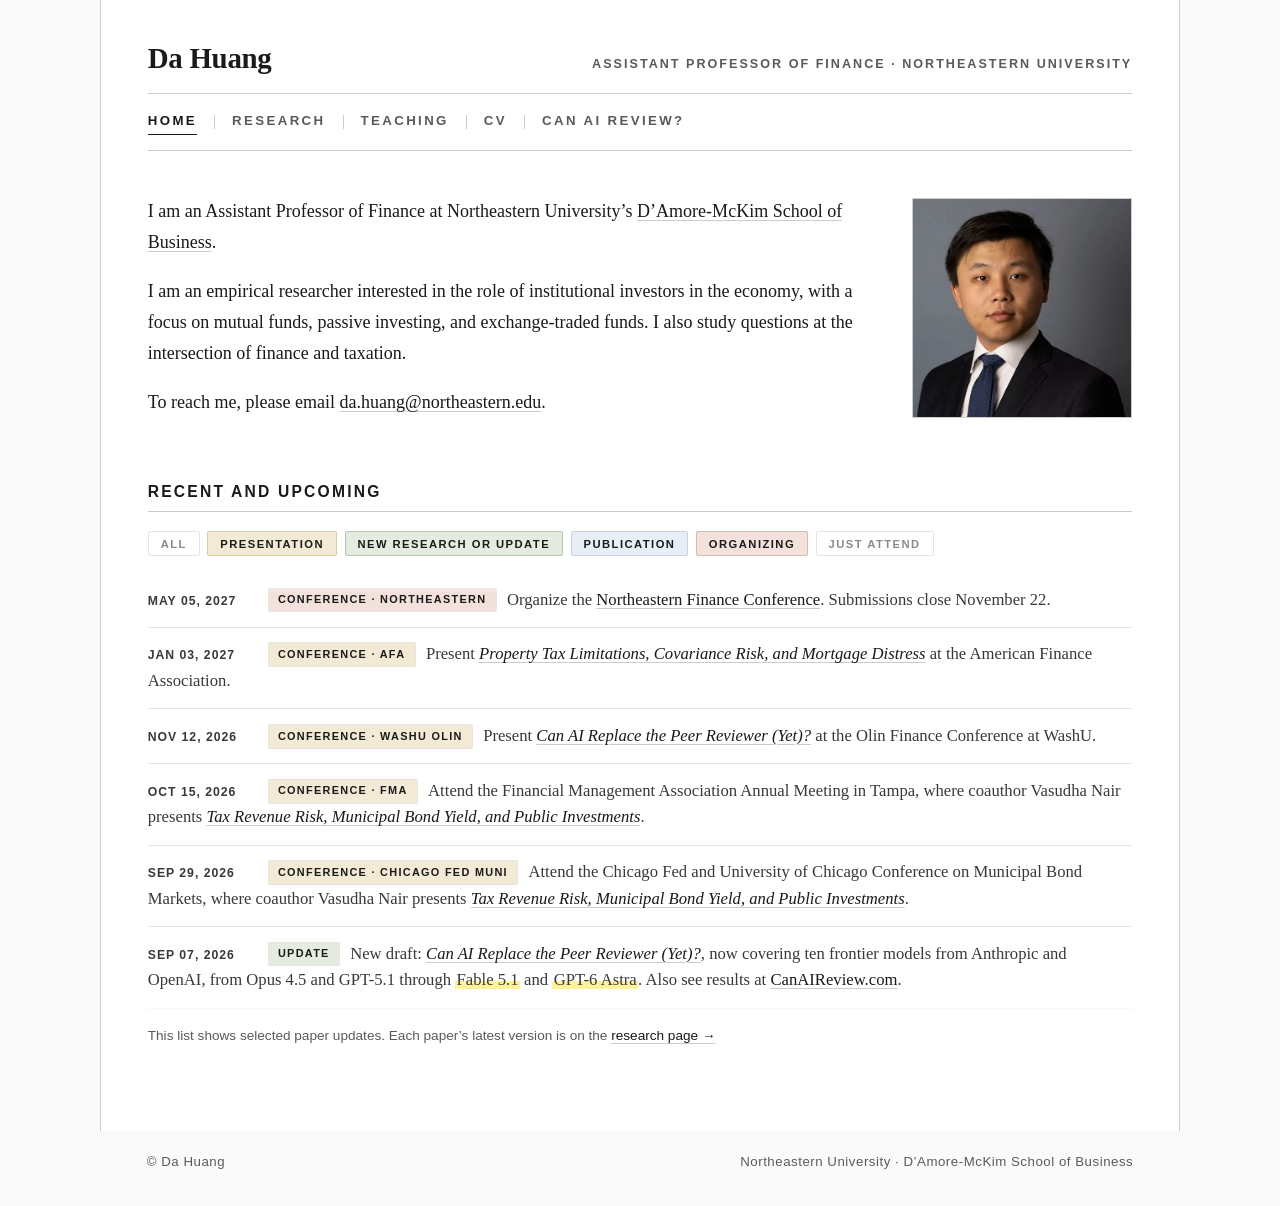
==== index.html @ a7f55619 "Add an Organizing filter and coauthor-talk entries to the feed Three talks that a coauthor gave whil" ====
<!doctype html>
<html lang="en">
<head>
  <meta charset="utf-8">
  <meta http-equiv="X-UA-Compatible" content="chrome=1">
  <title>Da Huang — Assistant Professor of Finance</title>
  <meta name="description" content="Da Huang is an Assistant Professor of Finance at Northeastern University's D'Amore-McKim School of Business. Empirical research on institutional investors, mutual funds, passive investing, and ETFs.">
  <meta name="viewport" content="width=device-width, initial-scale=1">

  <!-- Favicon -->
  <link rel="icon" type="image/svg+xml" href="favicon.svg">
  <link rel="icon" type="image/png" sizes="32x32" href="favicon-32.png">
  <link rel="apple-touch-icon" href="apple-touch-icon.png">

  <!-- Social card (Open Graph / iMessage) -->
  <meta property="og:type" content="profile">
  <meta property="og:site_name" content="Da Huang">
  <meta property="og:title" content="Da Huang — Assistant Professor of Finance">
  <meta property="og:description" content="Assistant Professor of Finance at Northeastern University. Empirical research on institutional investors, mutual funds, passive investing, and ETFs.">
  <meta property="og:url" content="https://dahuang-finance.github.io/">
  <meta property="og:image" content="https://dahuang-finance.github.io/og-card.png">
  <meta property="og:image:width" content="1200">
  <meta property="og:image:height" content="630">
  <meta property="og:image:alt" content="Da Huang — Assistant Professor of Finance, Northeastern University">
  <meta property="profile:first_name" content="Da">
  <meta property="profile:last_name" content="Huang">
  <meta name="twitter:card" content="summary_large_image">

  <link rel="stylesheet" href="stylesheets/styles.css">
</head>
<body>
  <main class="page">

    <header class="brand">
      <h1 class="name"><a href="./">Da Huang</a></h1>
      <p class="role">Assistant Professor of Finance · Northeastern University</p>
    </header>

    <nav class="primary" aria-label="Primary">
      <ul>
        <li><a href="./" aria-current="page">Home</a></li>
        <li><a href="research.html">Research</a></li>
        <li><a href="teaching.html">Teaching</a></li>
        <li><a href="cv.html">CV</a></li>
        <li><a href="https://canaireview.com" target="_blank" rel="noopener">Can AI Review?</a></li>
      </ul>
    </nav>

    <section class="hero">
      <div class="lede">
        <p>I am an Assistant Professor of Finance at Northeastern University&rsquo;s <a href="https://damore-mckim.northeastern.edu/" target="_blank" rel="noopener">D&rsquo;Amore-McKim School of Business</a>.</p>
        <p>I am an empirical researcher interested in the role of institutional investors in the economy, with a focus on mutual funds, passive investing, and exchange-traded funds. I also study questions at the intersection of finance and taxation.</p>
        <p>To reach me, please email <a href="mailto:da.huang@northeastern.edu">da.huang@northeastern.edu</a>.</p>
      </div>
      <figure class="portrait">
        <img src="dh2016.jpg" alt="Da Huang" width="520" height="520">
      </figure>
    </section>

    <section>
      <h2 id="recent">Recent and upcoming</h2>

      <div class="recent-filters" role="group" aria-label="Filter recent and upcoming items">
        <button type="button" class="filter-badge" data-filter="all"          aria-pressed="false">All</button>
        <button type="button" class="filter-badge" data-filter="presentation" aria-pressed="true">Presentation</button>
        <button type="button" class="filter-badge" data-filter="new"          aria-pressed="true">New Research or Update</button>
        <button type="button" class="filter-badge" data-filter="publication"  aria-pressed="true">Publication</button>
        <button type="button" class="filter-badge" data-filter="organize"     aria-pressed="true">Organizing</button>
        <button type="button" class="filter-badge" data-filter="event"        aria-pressed="false">Just Attend</button>
      </div>

      <ul class="recent-feed">
        <li class="recent-entry" data-category="organize">
          <span class="when">May 05, 2027</span><span class="kind organize">Conference &middot; Northeastern</span>Organize the <a href="https://damore-mckim.northeastern.edu/finance-conference/" target="_blank" rel="noopener">Northeastern Finance Conference</a>. Submissions close November 22.
        </li>
        <li class="recent-entry" data-category="presentation">
          <span class="when">Jan 03, 2027</span><span class="kind conference">Conference &middot; AFA</span>Present <a href="https://papers.ssrn.com/sol3/papers.cfm?abstract_id=4332670" target="_blank" rel="noopener"><em>Property Tax Limitations, Covariance Risk, and Mortgage Distress</em></a> at the American Finance Association.
        </li>
        <li class="recent-entry" data-category="event">
          <span class="when">Dec 06, 2026</span><span class="kind event">Conference &middot; FRA</span>Attend the Financial Research Association Conference.
        </li>
        <li class="recent-entry" data-category="presentation">
          <span class="when">Nov 12, 2026</span><span class="kind conference">Conference &middot; WashU Olin</span>Present <a href="https://papers.ssrn.com/sol3/papers.cfm?abstract_id=6872380" target="_blank" rel="noopener"><em>Can AI Replace the Peer Reviewer (Yet)?</em></a> at the Olin Finance Conference at WashU.
        </li>
        <li class="recent-entry" data-category="presentation">
          <span class="when">Oct 15, 2026</span><span class="kind conference">Conference &middot; FMA</span>Attend the Financial Management Association Annual Meeting in Tampa, where coauthor Vasudha Nair presents <a href="research.html#tax-revenue-risk"><em>Tax Revenue Risk, Municipal Bond Yield, and Public Investments</em></a>.
        </li>
        <li class="recent-entry" data-category="event">
          <span class="when">Oct 01, 2026</span><span class="kind event">Conference &middot; Four Corners</span>Attend the Four Corners Index Investing Fall Conference at the DFA.
        </li>
        <li class="recent-entry" data-category="presentation">
          <span class="when">Sep 29, 2026</span><span class="kind conference">Conference &middot; Chicago Fed Muni</span>Attend the Chicago Fed and University of Chicago Conference on Municipal Bond Markets, where coauthor Vasudha Nair presents <a href="research.html#tax-revenue-risk"><em>Tax Revenue Risk, Municipal Bond Yield, and Public Investments</em></a>.
        </li>
        <li class="recent-entry" data-category="new">
          <span class="when">Sep 07, 2026</span><span class="kind new">Update</span>New draft: <a href="https://papers.ssrn.com/sol3/papers.cfm?abstract_id=6872380" target="_blank" rel="noopener"><em>Can AI Replace the Peer Reviewer (Yet)?</em></a>, now covering ten frontier models from Anthropic and OpenAI, from Opus 4.5 and GPT-5.1 through <span class="mark">Fable 5.1</span> and <span class="mark">GPT-6 Astra</span>. Also see results at <a href="https://canaireview.com" target="_blank" rel="noopener">CanAIReview.com</a>.
        </li>
        <li class="recent-entry" data-category="new">
          <span class="when">Aug 13, 2026</span><span class="kind new">Update</span>New draft: <a href="https://papers.ssrn.com/sol3/papers.cfm?abstract_id=5200592" target="_blank" rel="noopener"><em>All Shareholder Votes Are Not Created Equal</em></a>.
        </li>
        <li class="recent-entry" data-category="new">
          <span class="when">Aug 01, 2026</span><span class="kind new">Update</span>New draft: <a href="https://papers.ssrn.com/sol3/papers.cfm?abstract_id=5426275" target="_blank" rel="noopener"><em>Active ETFs as Attention Assets: Retail Trading Meets Managed Funds</em></a>.
        </li>
        <li class="recent-entry" data-category="event">
          <span class="when">Jul 18, 2026</span><span class="kind event">Conference &middot; NBER SI</span>Attend the NBER SI Financial Market Structure.
        </li>
        <li class="recent-entry" data-category="event">
          <span class="when">Jun 12, 2026</span><span class="kind event">Conference &middot; FTG Bridging</span>Attend the FTG Conference on Bridging Theory and Empirical Research in Finance at Boston College.
        </li>
        <li class="recent-entry" data-category="new">
          <span class="when">Jun 03, 2026</span><span class="kind new">New Research</span>New paper: <a href="https://papers.ssrn.com/sol3/papers.cfm?abstract_id=6872380" target="_blank" rel="noopener"><span class="mark"><em>Can AI Replace the Peer Reviewer (Yet)?</em></span></a> We compare human and AI review scores for Utah Winter Finance Conference papers and find that AI complements but cannot replace human reviewers in scientific evaluation. Companion paper to the website <a href="https://canaireview.com" target="_blank" rel="noopener"><span class="mark">CanAIReview.com</span></a>.
        </li>
        <li class="recent-entry" data-category="presentation">
          <span class="when">May 08, 2026</span><span class="kind conference">Conference &middot; CFMR</span>Present <a href="https://papers.ssrn.com/sol3/papers.cfm?abstract_id=5426275" target="_blank" rel="noopener"><em>Active ETFs as Attention Assets: Retail Trading Meets Managed Funds</em></a> at the Conference on Financial Market Regulation at the SEC. <span class="mark">One of only two papers on the program</span> featured in Commissioner Uyeda&rsquo;s <a href="https://www.sec.gov/newsroom/speeches-statements/uyeda-remarks-conference-financial-market-regulation-050726#_ftn7:~:text=Da%20Huang,Managed%20Funds%20(Apr.%202026)" target="_blank" rel="noopener">remarks</a>.
        </li>
        <li class="recent-entry" data-category="organize">
          <span class="when">May 07, 2026</span><span class="kind organize">Conference &middot; Four Corners</span>Organize and host the Four Corners Index Investing Conference at Northeastern University.
        </li>
        <li class="recent-entry" data-category="presentation">
          <span class="when">May 07, 2026</span><span class="kind conference">Conference &middot; Four Corners</span>Attend the Four Corners Index Investing Conference, where coauthor Davidson Heath presents <a href="https://papers.ssrn.com/sol3/papers.cfm?abstract_id=5200592" target="_blank" rel="noopener"><em>All Shareholder Votes Are Not Created Equal</em></a>.
        </li>
        <li class="recent-entry" data-category="new">
          <span class="when">May 03, 2026</span><span class="kind new">New Research</span>Launch <a href="https://canaireview.com" target="_blank" rel="noopener"><span class="mark">CanAIReview.com</span></a> &mdash; measuring whether large language models can substitute for human reviewers in academic peer review.
        </li>
        <li class="recent-entry" data-category="presentation">
          <span class="when">Apr 17, 2026</span><span class="kind seminar">Seminar &middot; UConn</span>Present <a href="https://papers.ssrn.com/sol3/papers.cfm?abstract_id=5426275" target="_blank" rel="noopener"><em>Active ETFs as Attention Assets: Retail Trading Meets Managed Funds</em></a> at the University of Connecticut.
        </li>
        <li class="recent-entry" data-category="event">
          <span class="when">Mar 20, 2026</span><span class="kind event">Conference &middot; Napa</span>Attend the UC Davis-FMA Napa Finance Conference.
        </li>
        <li class="recent-entry" data-category="presentation">
          <span class="when">Mar 13, 2026</span><span class="kind conference">Conference &middot; MFA</span>Present <a href="https://papers.ssrn.com/sol3/papers.cfm?abstract_id=5200592" target="_blank" rel="noopener"><em>All Shareholder Votes Are Not Created Equal</em></a> at the Midwest Finance Association Annual Meeting.
        </li>
        <li class="recent-entry" data-category="event">
          <span class="when">Feb 26, 2026</span><span class="kind event">Conference &middot; ASU Sonoran</span>Attend the ASU Sonoran Winter Finance Conference.
        </li>
        <li class="recent-entry" data-category="event">
          <span class="when">Feb 04, 2026</span><span class="kind event">Conference &middot; UWFC</span>Attend the Utah Winter Finance Conference.
        </li>
        <li class="recent-entry" data-category="event">
          <span class="when">Jan 03, 2026</span><span class="kind event">Conference &middot; AFA</span>Attend the American Finance Association Annual Meeting in Philadelphia.
        </li>
        <li class="recent-entry" data-category="event">
          <span class="when">Dec 06, 2025</span><span class="kind event">Conference &middot; FRA</span>Attend the Financial Research Association Conference.
        </li>
        <li class="recent-entry" data-category="event">
          <span class="when">Dec 05, 2025</span><span class="kind event">Conference &middot; NBER Big Data</span>Attend the NBER Big Data Winter Conference.
        </li>
        <li class="recent-entry" data-category="publication">
          <span class="when">Nov 05, 2025</span><span class="kind published">JFQA</span><a href="https://doi.org/10.1017/S0022109025102378" target="_blank" rel="noopener">ETF Sampling and Index Arbitrage</a>, with Jonathan Brogaard and Davidson Heath, in the <em>Journal of Financial and Quantitative Analysis</em>, Volume 61, Issue 2 (March 2026), pp. 547&ndash;579.
        </li>
        <li class="recent-entry" data-category="event">
          <span class="when">Sep 26, 2025</span><span class="kind event">Conference &middot; Four Corners</span>Attend the Four Corners Index Investing Fall Conference at ICI.
        </li>
        <li class="recent-entry" data-category="event">
          <span class="when">Jul 12, 2025</span><span class="kind event">Conference &middot; NBER Big Data</span>Attend the NBER Big Data Summer Conference.
        </li>
        <li class="recent-entry" data-category="presentation">
          <span class="when">Jun 16, 2025</span><span class="kind workshop">Workshop &middot; ICI</span>Present <a href="https://papers.ssrn.com/sol3/papers.cfm?abstract_id=5426275" target="_blank" rel="noopener"><em>Active ETFs as Attention Assets: Retail Trading Meets Managed Funds</em></a> at the ICI Summer Research Workshop.
        </li>
        <li class="recent-entry" data-category="presentation">
          <span class="when">May 22, 2025</span><span class="kind conference">Conference &middot; Cavalcade NA</span>Present <a href="https://papers.ssrn.com/sol3/papers.cfm?abstract_id=5200592" target="_blank" rel="noopener"><em>All Shareholder Votes Are Not Created Equal</em></a> at the SFS Cavalcade North America.
        </li>
        <li class="recent-entry" data-category="event">
          <span class="when">May 04, 2025</span><span class="kind event">Conference &middot; Four Corners</span>Attend the Four Corners Index Investing Spring Conference at Vanderbilt.
        </li>
        <li class="recent-entry" data-category="event">
          <span class="when">Apr 24, 2025</span><span class="kind event">Conference &middot; Kentucky</span>Attend the Kentucky Finance Conference.
        </li>
        <li class="recent-entry" data-category="presentation">
          <span class="when">Apr 11, 2025</span><span class="kind conference">Conference &middot; Drexel Governance</span>Present <a href="https://papers.ssrn.com/sol3/papers.cfm?abstract_id=5200592" target="_blank" rel="noopener"><em>All Shareholder Votes Are Not Created Equal</em></a> at the Corporate Governance Conference at Drexel University.
        </li>
        <li class="recent-entry" data-category="event">
          <span class="when">Mar 22, 2025</span><span class="kind event">Conference &middot; Napa</span>Attend the UC Davis-FMA Napa Finance Conference.
        </li>
        <li class="recent-entry" data-category="event">
          <span class="when">Feb 13, 2025</span><span class="kind event">Conference &middot; ASU Sonoran</span>Attend the ASU Sonoran Winter Finance Conference.
        </li>
        <li class="recent-entry" data-category="event">
          <span class="when">Feb 05, 2025</span><span class="kind event">Conference &middot; UWFC</span>Attend the Utah Winter Finance Conference.
        </li>
        <li class="recent-entry" data-category="event">
          <span class="when">Dec 13, 2024</span><span class="kind event">Conference &middot; NBER Big Data</span>Attend the NBER Big Data Winter Conference.
        </li>
        <li class="recent-entry" data-category="event">
          <span class="when">Dec 07, 2024</span><span class="kind event">Conference &middot; FRA</span>Attend the Financial Research Association Conference.
        </li>
        <li class="recent-entry" data-category="event">
          <span class="when">Oct 16, 2024</span><span class="kind event">Conference &middot; Four Corners</span>Attend the Four Corners Index Investing Fall Conference at the University of Washington.
        </li>
        <li class="recent-entry" data-category="event">
          <span class="when">Jun 13, 2024</span><span class="kind event">Conference &middot; FTG Bridging</span>Attend the FTG Conference on Bridging Theory and Empirical Research in Finance at Boston College.
        </li>
        <li class="recent-entry" data-category="event">
          <span class="when">May 23, 2024</span><span class="kind event">Conference &middot; Four Corners</span>Attend the Four Corners Index Investing Spring Conference at UVA Darden.
        </li>
        <li class="recent-entry" data-category="publication">
          <span class="when">Apr 17, 2024</span><span class="kind published">JF</span><a href="https://onlinelibrary.wiley.com/doi/full/10.1111/jofi.13337" target="_blank" rel="noopener">Non-Standard Errors</a>, Menkveld et al., in the <em>Journal of Finance</em>, Volume 79, Issue 3 (June 2024), pp. 2339&ndash;2390.
        </li>
        <li class="recent-entry" data-category="event">
          <span class="when">Feb 08, 2024</span><span class="kind event">Conference &middot; ASU Sonoran</span>Attend the ASU Sonoran Winter Finance Conference.
        </li>
        <li class="recent-entry" data-category="event">
          <span class="when">Jan 31, 2024</span><span class="kind event">Conference &middot; UWFC</span>Attend the Utah Winter Finance Conference.
        </li>
        <li class="recent-entry" data-category="event">
          <span class="when">Jan 05, 2024</span><span class="kind event">Conference &middot; AFA</span>Attend the American Finance Association Annual Meeting in San Antonio.
        </li>
        <li class="recent-entry" data-category="event">
          <span class="when">Dec 09, 2023</span><span class="kind event">Conference &middot; FRA</span>Attend the Financial Research Association Conference.
        </li>
        <li class="recent-entry" data-category="event">
          <span class="when">Oct 26, 2023</span><span class="kind event">Conference &middot; Four Corners</span>Attend the Four Corners Index Investing Fall Conference at Vanguard.
        </li>
        <li class="recent-empty">No items in the selected categories.</li>
      </ul>
      <p class="small">This list shows selected paper updates. Each paper&rsquo;s latest version is on the <a href="research.html">research page&nbsp;&rarr;</a></p>
    </section>

    <script>
    (function () {
      const buttons = document.querySelectorAll('.filter-badge');
      const feed    = document.querySelector('.recent-feed');
      const entries = document.querySelectorAll('.recent-entry[data-category]');
      const state = { presentation: true, new: true, publication: true, organize: true, event: false };

      function render() {
        let visibleCount = 0;
        entries.forEach(el => {
          const show = state[el.dataset.category];
          el.classList.toggle('is-hidden', !show);
          if (show) visibleCount++;
        });
        feed.classList.toggle('is-empty', visibleCount === 0);

        buttons.forEach(btn => {
          const f = btn.dataset.filter;
          const active = (f === 'all')
            ? Object.values(state).every(Boolean)
            : state[f];
          btn.setAttribute('aria-pressed', active ? 'true' : 'false');
        });
      }

      buttons.forEach(btn => {
        btn.addEventListener('click', () => {
          const f = btn.dataset.filter;

          if (f === 'all') {
            // "All": from all-on, clear everything; otherwise turn everything on.
            const allActive = Object.values(state).every(Boolean);
            const next = !allActive;
            for (const k of Object.keys(state)) state[k] = next;
          } else {
            // Category: independent toggle (deselect X if on, select X if off).
            state[f] = !state[f];
          }
          render();
        });
      });

      render();
    })();
    </script>

  </main>

  <footer class="site-footer">
    <span>&copy; Da Huang</span>
    <span>Northeastern University &middot; D&rsquo;Amore-McKim School of Business</span>
  </footer>
</body>
</html>
---- stylesheets/styles.css ----
/* =====================================================================
   Da Huang — academic homepage
   Tufte-inspired editorial design: serif body, sans-serif eyebrow
   headings, off-white background with paper, restrained palette.
   ===================================================================== */

:root {
  --ink:        #1a1a1a;
  --ink-soft:   #393939;
  --muted:      #5a5a5a;
  --muted-soft: #8a8a8a;
  --rule:       #cccccc;
  --rule-soft:  #e6e6e1;
  --bg:         #fafafa;
  --paper:      #ffffff;
  --accent:     #2a2a2a;
  --accent-soft:#f4f4f0;
  --tint-rr:    #fff7d6;
  --tint-pub:   #e8eef6;
  --tint-mute:  #ececec;

  --max-page:   1080px;
  --col-text:   720px;

  --serif: "Iowan Old Style", "Palatino Linotype", Palatino, Georgia, "Times New Roman", serif;
  --sans:  -apple-system, BlinkMacSystemFont, "Segoe UI", "Inter", "Helvetica Neue", Helvetica, Arial, sans-serif;
}

* { box-sizing: border-box; }

html { font-size: 17px; }

body {
  margin: 0;
  background: var(--bg);
  color: var(--ink);
  font-family: var(--serif);
  font-weight: 400;
  line-height: 1.55;
  -webkit-font-smoothing: antialiased;
  text-rendering: optimizeLegibility;
}

img { max-width: 100%; height: auto; }

/* ---------- Page frame ---------- */
.page {
  max-width: var(--max-page);
  margin: 0 auto;
  padding: 2.5rem 2.75rem 4rem;
  background: var(--paper);
  min-height: calc(100vh - 4rem);
  border-left: 1px solid var(--rule);
  border-right: 1px solid var(--rule);
}

.site-footer {
  max-width: var(--max-page);
  margin: 0 auto;
  padding: 1.2rem 2.75rem 2rem;
  font-family: var(--sans);
  font-size: 0.78rem;
  letter-spacing: 0.04em;
  color: var(--muted);
  display: flex;
  justify-content: space-between;
  flex-wrap: wrap;
  gap: 0.6rem;
}

.site-footer a { color: var(--muted); }

/* ---------- Brand strip ---------- */
.brand {
  display: flex;
  align-items: baseline;
  justify-content: space-between;
  gap: 2rem;
  flex-wrap: wrap;
  padding-bottom: 1.1rem;
  margin-bottom: 0;
}

.brand .name {
  font-family: var(--serif);
  font-size: 1.7rem;
  font-weight: 600;
  letter-spacing: -0.01em;
  line-height: 1.1;
  margin: 0;
}

.brand .name a {
  color: var(--ink);
  text-decoration: none;
}

.brand .role {
  font-family: var(--sans);
  font-size: 0.74rem;
  font-weight: 600;
  letter-spacing: 0.16em;
  text-transform: uppercase;
  color: var(--muted);
  margin: 0;
}

/* ---------- Primary nav ---------- */
nav.primary {
  position: sticky;
  top: 0;
  z-index: 10;
  background: rgba(255, 255, 255, 0.78);
  -webkit-backdrop-filter: saturate(180%) blur(10px);
  backdrop-filter: saturate(180%) blur(10px);
  border-top: 1px solid var(--rule);
  border-bottom: 1px solid var(--rule);
  padding: 0.85rem 0;
  margin-bottom: 2.5rem;
  font-family: var(--sans);
}

nav.primary ul {
  list-style: none;
  margin: 0;
  padding: 0;
  display: flex;
  flex-wrap: wrap;
}

nav.primary li {
  display: inline-flex;
  align-items: center;
}

nav.primary li + li::before {
  content: "";
  width: 1px;
  height: 0.85rem;
  background: var(--rule);
  margin: 0 1rem;
}

nav.primary a {
  font-size: 0.78rem;
  font-weight: 600;
  letter-spacing: 0.18em;
  text-transform: uppercase;
  color: var(--muted);
  text-decoration: none;
  padding: 0.15rem 0;
  border-bottom: 1px solid transparent;
  transition: color 0.15s, border-color 0.15s;
}

nav.primary a:hover {
  color: var(--ink);
  border-bottom-color: var(--ink);
}

nav.primary a[aria-current="page"] {
  color: var(--ink);
  border-bottom-color: var(--ink);
}

/* ---------- Headings ---------- */
h1.page-title {
  font-family: var(--serif);
  font-size: 2.1rem;
  font-weight: 600;
  letter-spacing: -0.01em;
  line-height: 1.15;
  margin: 0 0 0.4rem;
}

.page-eyebrow {
  font-family: var(--sans);
  font-size: 0.72rem;
  font-weight: 700;
  letter-spacing: 0.18em;
  text-transform: uppercase;
  color: var(--muted);
  margin: 0 0 0.4rem;
}

h2 {
  font-family: var(--sans);
  font-size: 0.92rem;
  font-weight: 700;
  text-transform: uppercase;
  letter-spacing: 0.14em;
  color: var(--ink);
  margin: 2.6rem 0 1.1rem;
  padding-bottom: 0.4rem;
  border-bottom: 1px solid var(--rule);
}

h3 {
  font-family: var(--sans);
  font-size: 0.78rem;
  font-weight: 700;
  text-transform: uppercase;
  letter-spacing: 0.12em;
  color: var(--ink-soft);
  margin: 1.6rem 0 0.7rem;
}

p { margin: 0 0 1rem; }

/* ---------- Links ---------- */
a {
  color: var(--ink);
  text-decoration: underline;
  text-decoration-color: var(--rule);
  text-decoration-thickness: 1px;
  text-underline-offset: 3px;
  transition: text-decoration-color 0.15s, color 0.15s;
}

a:hover { text-decoration-color: var(--ink); }

/* ---------- Hero (home) ---------- */
.hero {
  display: grid;
  grid-template-columns: minmax(0, 1fr) 220px;
  gap: 3rem;
  align-items: start;
  margin: 0 0 2.5rem;
}

.hero .lede {
  max-width: var(--col-text);
}

.hero .lede p {
  font-size: 1.06rem;
  line-height: 1.7;
  margin-bottom: 1.1rem;
}

.hero .lede p:first-child { margin-top: 0.2rem; }

.hero .portrait { margin: 0.3rem 0 0; }

.hero .portrait img {
  display: block;
  width: 100%;
  max-width: 220px;
  height: auto;
  border: 1px solid var(--rule);
}

.hero .portrait figcaption {
  font-family: var(--sans);
  font-size: 0.72rem;
  letter-spacing: 0.04em;
  color: var(--muted);
  margin-top: 0.55rem;
  text-align: left;
  max-width: 220px;
  line-height: 1.45;
}

/* ---------- Recent feed: filters ---------- */
.recent-filters {
  display: flex;
  flex-wrap: wrap;
  gap: 0.45rem;
  margin: 0 0 1rem;
}

.filter-badge {
  display: inline-flex;
  align-items: center;
  font-family: var(--sans);
  font-size: 0.66rem;
  font-weight: 700;
  letter-spacing: 0.13em;
  text-transform: uppercase;
  color: var(--muted-soft);
  background: transparent;
  border: 1px solid var(--rule-soft);
  border-radius: 2px;
  padding: 0.32rem 0.7rem;
  cursor: pointer;
  user-select: none;
  transition: background 0.15s, color 0.15s, border-color 0.15s;
}

.filter-badge:hover {
  color: var(--ink);
  border-color: var(--rule);
}

.filter-badge:focus-visible {
  outline: 2px solid var(--accent);
  outline-offset: 1px;
}

/* Active states — match kind tints */
.filter-badge[aria-pressed="true"]                                { color: var(--ink); }
.filter-badge[aria-pressed="true"][data-filter="all"]             { background: var(--rule-soft); border-color: var(--rule); }
.filter-badge[aria-pressed="true"][data-filter="presentation"]    { background: #f3ead6; border-color: #d9cda6; }
.filter-badge[aria-pressed="true"][data-filter="event"]           { background: #ece6f3; border-color: #c9bdd9; }
.filter-badge[aria-pressed="true"][data-filter="publication"]     { background: var(--tint-pub); border-color: #c9d4e3; }
.filter-badge[aria-pressed="true"][data-filter="new"]             { background: #e3ecdf; border-color: #b7c7af; }
.filter-badge[aria-pressed="true"][data-filter="organize"]        { background: #f3e1dc; border-color: #d9b9ae; }

.recent-entry.is-hidden { display: none; }

.recent-empty {
  display: none;
  font-family: var(--serif);
  font-size: 0.95rem;
  color: var(--muted);
  font-style: italic;
  padding: 1.4rem 0.4rem;
  text-align: center;
}

.recent-feed.is-empty .recent-empty { display: block; }

/* ---------- Recent feed (home) ---------- */
.recent-feed {
  list-style: none;
  margin: 0 0 0.6rem;
  padding: 0;
  height: 26rem;
  overflow-y: auto;
  position: relative;
  scrollbar-width: thin;
  scrollbar-color: var(--muted-soft) var(--rule-soft);
}

/* Soft fade at top and bottom — no hard rules */
.recent-feed::before,
.recent-feed::after {
  content: "";
  display: block;
  height: 20px;
  position: sticky;
  left: 0;
  right: 0;
  pointer-events: none;
  z-index: 2;
}

.recent-feed::before {
  top: 0;
  background: linear-gradient(to bottom, var(--paper), rgba(255, 255, 255, 0));
  margin-bottom: -20px;
}

.recent-feed::after {
  bottom: 0;
  background: linear-gradient(to top, var(--paper), rgba(255, 255, 255, 0));
  margin-top: -20px;
}

/* Deliberate pill-in-channel scrollbar */
.recent-feed::-webkit-scrollbar { width: 10px; }
.recent-feed::-webkit-scrollbar-track {
  background: var(--rule-soft);
  border-radius: 5px;
}
.recent-feed::-webkit-scrollbar-thumb {
  background: var(--muted-soft);
  border-radius: 5px;
  border: 2px solid var(--rule-soft);
  background-clip: padding-box;
}
.recent-feed::-webkit-scrollbar-thumb:hover {
  background: var(--muted);
  background-clip: padding-box;
}

.recent-entry {
  padding: 0.8rem 0.6rem 0.8rem 0;
  border-bottom: 1px solid var(--rule-soft);
  font-family: var(--serif);
  font-size: 0.98rem;
  line-height: 1.6;
  color: var(--ink-soft);
}

.recent-entry:last-child { border-bottom: none; }

.recent-entry em { font-style: italic; }

.recent-entry .when {
  font-family: var(--sans);
  font-size: 0.72rem;
  font-weight: 600;
  letter-spacing: 0.08em;
  text-transform: uppercase;
  color: var(--ink-soft);
  font-variant-numeric: tabular-nums;
  font-feature-settings: 'tnum' 1, 'lnum' 1;
  display: inline-block;
  min-width: 6.2rem;
  margin-right: 0.85rem;
  white-space: nowrap;
}

.kind {
  display: inline-block;
  font-family: var(--sans);
  font-size: 0.64rem;
  font-weight: 700;
  letter-spacing: 0.12em;
  text-transform: uppercase;
  padding: 0.16rem 0.55rem;
  border-radius: 2px;
  border: 1px solid var(--rule-soft);
  color: var(--ink);
  vertical-align: 0.12em;
  white-space: nowrap;
  margin-right: 0.6rem;
}

.kind.published   { background: var(--tint-pub); }
.kind.conference  { background: #f3ead6; }
.kind.seminar     { background: #f3ead6; }
.kind.workshop    { background: #f3ead6; }
.kind.event       { background: #ece6f3; }
.kind.new         { background: #e3ecdf; }
.kind.organize    { background: #f3e1dc; }

@media (max-width: 560px) {
  .recent-feed { height: auto; max-height: 24rem; }
  .recent-entry .when { display: inline-block; margin-bottom: 0.15rem; }
}

/* ---------- Prose ---------- */
.prose { max-width: var(--col-text); }

.prose p {
  font-size: 1.02rem;
  line-height: 1.7;
}

/* ---------- Research: paper entries ---------- */
.papers {
  list-style: none;
  margin: 0 0 2rem;
  padding: 0;
  max-width: 1000px;
}

.paper {
  padding: 1rem 0;
  border-top: 1px solid var(--rule-soft);
}

.papers > .paper:last-child {
  border-bottom: 1px solid var(--rule-soft);
}

.paper-head {
  display: flex;
  flex-wrap: wrap;
  align-items: baseline;
  gap: 0.4rem 0.75rem;
  margin-bottom: 0.45rem;
}

.paper-head .when-inline {
  font-family: var(--sans);
  font-size: 0.74rem;
  font-weight: 500;
  letter-spacing: 0.04em;
  color: var(--muted);
  white-space: nowrap;
}

.status-inline {
  font-style: italic;
  color: var(--ink-soft);
}

.paper-head .authors-inline {
  font-family: var(--serif);
  font-size: 0.96rem;
  font-weight: 400;
  color: var(--ink-soft);
  line-height: 1.4;
}

.paper-head .authors-inline .with {
  color: var(--muted);
  font-style: italic;
}

.paper-num {
  font-family: var(--sans);
  font-size: 0.78rem;
  font-weight: 700;
  letter-spacing: 0.04em;
  color: var(--muted);
  flex-shrink: 0;
  min-width: 1.4rem;
}

.paper-title {
  font-family: var(--serif);
  font-size: 1.08rem;
  font-weight: 700;
  line-height: 1.3;
  margin: 0;
  letter-spacing: normal;
  text-transform: none;
  color: var(--ink);
}

.paper-title a {
  color: var(--ink);
  text-decoration: underline;
  text-decoration-color: var(--rule);
  text-underline-offset: 4px;
}

.paper-title a:hover { text-decoration-color: var(--ink); }

.paper-meta {
  font-family: var(--sans);
  font-size: 0.78rem;
  color: var(--muted);
  letter-spacing: 0.02em;
  margin: 0 0 0.5rem;
  padding-left: 2rem;
  display: flex;
  flex-wrap: wrap;
  align-items: center;
  gap: 0 0.6rem;
  line-height: 1.6;
}

.paper-meta .sep {
  color: var(--rule);
}

.paper-status {
  display: inline-block;
  font-family: var(--sans);
  font-size: 0.66rem;
  font-weight: 700;
  letter-spacing: 0.14em;
  text-transform: uppercase;
  color: var(--ink);
  background: var(--accent-soft);
  padding: 0.15rem 0.5rem;
  border-radius: 2px;
  border: 1px solid var(--rule-soft);
}

.paper-status.rr        { background: var(--tint-rr); }
.paper-status.published { background: var(--tint-pub); }
.paper-status.dormant   { background: var(--tint-mute); color: var(--muted); }

.paper-body {
  padding-left: 2rem;
  max-width: calc(var(--col-text) + 2rem);
}

.paper-coauthors {
  font-family: var(--serif);
  font-size: 0.98rem;
  color: var(--ink-soft);
  margin: 0 0 0.5rem;
  line-height: 1.5;
}

.paper-coauthors .with { color: var(--muted); font-style: italic; }

.paper-citation {
  font-family: var(--serif);
  font-size: 0.96rem;
  color: var(--ink-soft);
  margin: 0 0 0.55rem;
  line-height: 1.5;
}

.paper-citation em { color: var(--muted); font-style: italic; }

.paper details { margin: 0.4rem 0 0; }

.paper summary {
  font-family: var(--sans);
  font-size: 0.7rem;
  font-weight: 700;
  letter-spacing: 0.16em;
  text-transform: uppercase;
  color: var(--muted);
  cursor: pointer;
  display: inline-block;
  list-style: none;
  padding: 0.25rem 0;
  border-bottom: 1px solid var(--rule-soft);
  transition: color 0.15s, border-color 0.15s;
}

.paper summary::-webkit-details-marker { display: none; }
.paper summary::marker { content: ""; }

.paper summary::after {
  content: " [+]";
  font-family: var(--sans);
  font-weight: 600;
  margin-left: 0.2em;
}

.paper details[open] summary::after { content: " [−]"; }

.paper summary:hover {
  color: var(--ink);
  border-bottom-color: var(--ink);
}

.abstract-body {
  margin: 0.7rem 0 0;
  padding: 0.9rem 1.1rem;
  background: var(--accent-soft);
  border-left: 2px solid var(--rule);
  font-family: var(--serif);
  font-size: 0.96rem;
  line-height: 1.65;
  color: var(--ink-soft);
  max-width: var(--col-text);
}

.abstract-body p { margin: 0; }

.paper-extras {
  font-family: var(--serif);
  font-size: 0.88rem;
  color: var(--muted);
  margin: 0.7rem 0 0;
  line-height: 1.55;
}

.paper-extras + .paper-extras { margin-top: 0.25rem; }

.paper-extras .label {
  font-family: var(--sans);
  font-size: 0.68rem;
  font-weight: 700;
  letter-spacing: 0.14em;
  text-transform: uppercase;
  color: var(--ink-soft);
  margin-right: 0.45rem;
}

/* ---------- Teaching ---------- */
.course {
  padding: 1.1rem 0 1.4rem;
  border-top: 1px solid var(--rule-soft);
  max-width: var(--col-text);
}

.courses .course:last-child { border-bottom: 1px solid var(--rule-soft); }

.course .institution {
  font-family: var(--sans);
  font-size: 0.7rem;
  font-weight: 700;
  letter-spacing: 0.16em;
  text-transform: uppercase;
  color: var(--muted);
  margin: 0 0 0.3rem;
}

.course-title {
  font-family: var(--serif);
  font-size: 1.1rem;
  font-weight: 700;
  margin: 0 0 0.55rem;
  line-height: 1.3;
  letter-spacing: normal;
  text-transform: none;
  color: var(--ink);
}

.course p {
  font-size: 1rem;
  line-height: 1.65;
  color: var(--ink-soft);
}

/* ---------- Misc ---------- */
small, .small {
  font-family: var(--sans);
  font-size: 0.8rem;
  color: var(--muted);
}

.muted { color: var(--muted); }

.mark {
  background: linear-gradient(transparent 60%, #fff39a 60%);
  padding: 0 0.08em;
}

/* ---------- Curriculum Vitae ---------- */
.cv { max-width: 820px; }

.cv-actions {
  display: flex;
  align-items: center;
  gap: 1.1rem;
  flex-wrap: wrap;
  margin: 0.2rem 0 1rem;
}
.cv-download {
  font-family: var(--sans);
  font-size: 0.72rem;
  font-weight: 700;
  letter-spacing: 0.12em;
  text-transform: uppercase;
  color: var(--ink);
  text-decoration: none;
  border: 1px solid var(--rule);
  border-radius: 2px;
  padding: 0.5rem 0.95rem;
  transition: background 0.15s, border-color 0.15s;
}
.cv-download:hover { background: var(--tint-rr); border-color: var(--ink); }
.cv-download .arrow { font-weight: 400; margin-left: 0.4em; }
.cv-updated {
  font-family: var(--sans);
  font-size: 0.72rem;
  letter-spacing: 0.06em;
  color: var(--muted);
}
.cv-mail {
  font-family: var(--sans);
  font-size: 0.72rem;
  letter-spacing: 0.03em;
  color: var(--ink-soft);
}
.cv-contact {
  font-family: var(--serif);
  font-size: 0.95rem;
  color: var(--ink-soft);
  line-height: 1.5;
  margin: 0 0 0.5rem;
}

/* Institution + date blocks (appointment, education, teaching) */
.cv-item { margin: 0 0 0.85rem; }
.cv-item-head {
  display: flex;
  justify-content: space-between;
  align-items: baseline;
  gap: 1rem;
  flex-wrap: wrap;
}
.cv-inst { font-family: var(--serif); font-size: 1.02rem; font-weight: 600; color: var(--ink); }
.cv-date {
  font-family: var(--sans);
  font-size: 0.74rem;
  font-weight: 500;
  letter-spacing: 0.04em;
  color: var(--muted);
  white-space: nowrap;
}
.cv-detail {
  font-family: var(--serif);
  color: var(--ink-soft);
  margin: 0.12rem 0 0;
  padding-left: 1.15em;
}

/* Numbered entries (publications, working papers) */
.cv-pub {
  display: flex;
  gap: 0.6em;
  margin: 0 0 0.8rem;
  line-height: 1.5;
}
.cv-num {
  flex: 0 0 auto;
  font-family: var(--sans);
  font-size: 0.78rem;
  font-weight: 700;
  color: var(--muted-soft);
  padding-top: 0.12rem;
}
.cv-pub-body { font-family: var(--serif); font-size: 1rem; color: var(--ink-soft); }
.cv-pub-body a { color: var(--ink); }
.cv-meta { color: var(--muted); }
.cv-venue { display: block; font-style: italic; color: var(--muted); margin-top: 0.1rem; }

/* Year lists (presentations, awards) */
.cv-years { margin: 0 0 0.4rem; }
.cv-years > div { display: flex; gap: 1.1rem; margin: 0 0 0.5rem; }
.cv-years dt {
  flex: 0 0 2.7rem;
  font-family: var(--sans);
  font-size: 0.78rem;
  font-weight: 700;
  letter-spacing: 0.03em;
  color: var(--ink-soft);
  padding-top: 0.1rem;
}
.cv-years dd {
  flex: 1;
  margin: 0;
  font-family: var(--serif);
  color: var(--ink-soft);
  line-height: 1.5;
}
.cv-note { font-size: 0.85rem; color: var(--muted); margin: 0.35rem 0 0; }

/* Service blocks */
.cv-svc {
  font-family: var(--serif);
  color: var(--ink-soft);
  line-height: 1.55;
  margin: 0 0 0.3rem;
}

/* ---------- Responsive ---------- */
@media (max-width: 820px) {
  html { font-size: 16px; }
  .page { padding: 1.6rem 1.3rem 2.5rem; border-left: none; border-right: none; }
  .site-footer { padding: 1rem 1.3rem 1.6rem; }
  .hero { grid-template-columns: 1fr; gap: 1.6rem; }
  .hero .portrait { order: -1; }
  .hero .portrait img { max-width: 180px; }
  nav.primary li + li::before { margin: 0 0.7rem; }
  nav.primary a { letter-spacing: 0.12em; }
  .brand { gap: 1rem; }
  .paper-meta, .paper-body { padding-left: 0; }
}

@media (max-width: 480px) {
  nav.primary { padding: 0.7rem 0; }
  nav.primary a { font-size: 0.72rem; letter-spacing: 0.1em; }
  nav.primary li + li::before { margin: 0 0.55rem; height: 0.7rem; }
  h1.page-title { font-size: 1.7rem; }
}

@media print {
  body { background: white; color: black; }
  .page { border: none; padding: 0.4in; max-width: none; }
  nav.primary, .site-footer { display: none; }
  .paper details > *:not(summary) { display: block !important; }
  .paper summary { display: none; }
  a { text-decoration: none; color: black; }
}
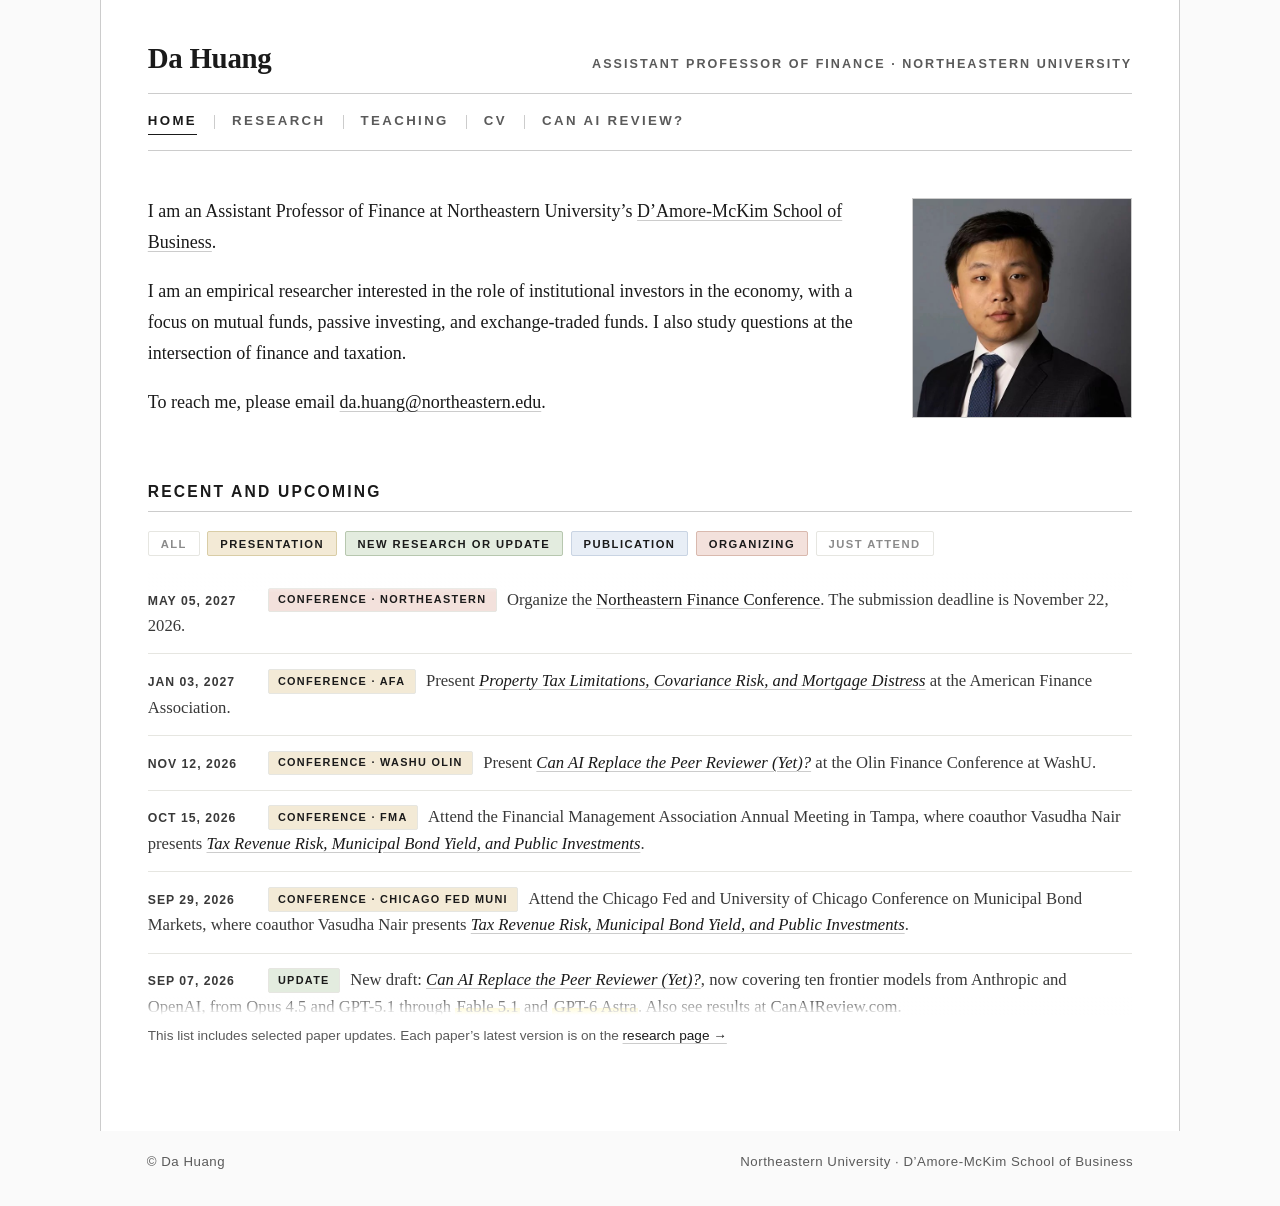
==== commit 450c421e: "Use literal wording for the conference deadline and the feed note Da's writing rule 41 bans figurati" ====
--- a/index.html
+++ b/index.html
@@ -71,7 +71,7 @@
 
       <ul class="recent-feed">
         <li class="recent-entry" data-category="organize">
-          <span class="when">May 05, 2027</span><span class="kind organize">Conference &middot; Northeastern</span>Organize the <a href="https://damore-mckim.northeastern.edu/finance-conference/" target="_blank" rel="noopener">Northeastern Finance Conference</a>. Submissions close November 22.
+          <span class="when">May 05, 2027</span><span class="kind organize">Conference &middot; Northeastern</span>Organize the <a href="https://damore-mckim.northeastern.edu/finance-conference/" target="_blank" rel="noopener">Northeastern Finance Conference</a>. The submission deadline is November 22, 2026.
         </li>
         <li class="recent-entry" data-category="presentation">
           <span class="when">Jan 03, 2027</span><span class="kind conference">Conference &middot; AFA</span>Present <a href="https://papers.ssrn.com/sol3/papers.cfm?abstract_id=4332670" target="_blank" rel="noopener"><em>Property Tax Limitations, Covariance Risk, and Mortgage Distress</em></a> at the American Finance Association.
@@ -213,7 +213,7 @@
         </li>
         <li class="recent-empty">No items in the selected categories.</li>
       </ul>
-      <p class="small">This list shows selected paper updates. Each paper&rsquo;s latest version is on the <a href="research.html">research page&nbsp;&rarr;</a></p>
+      <p class="small">This list includes selected paper updates. Each paper&rsquo;s latest version is on the <a href="research.html">research page&nbsp;&rarr;</a></p>
     </section>
 
     <script>
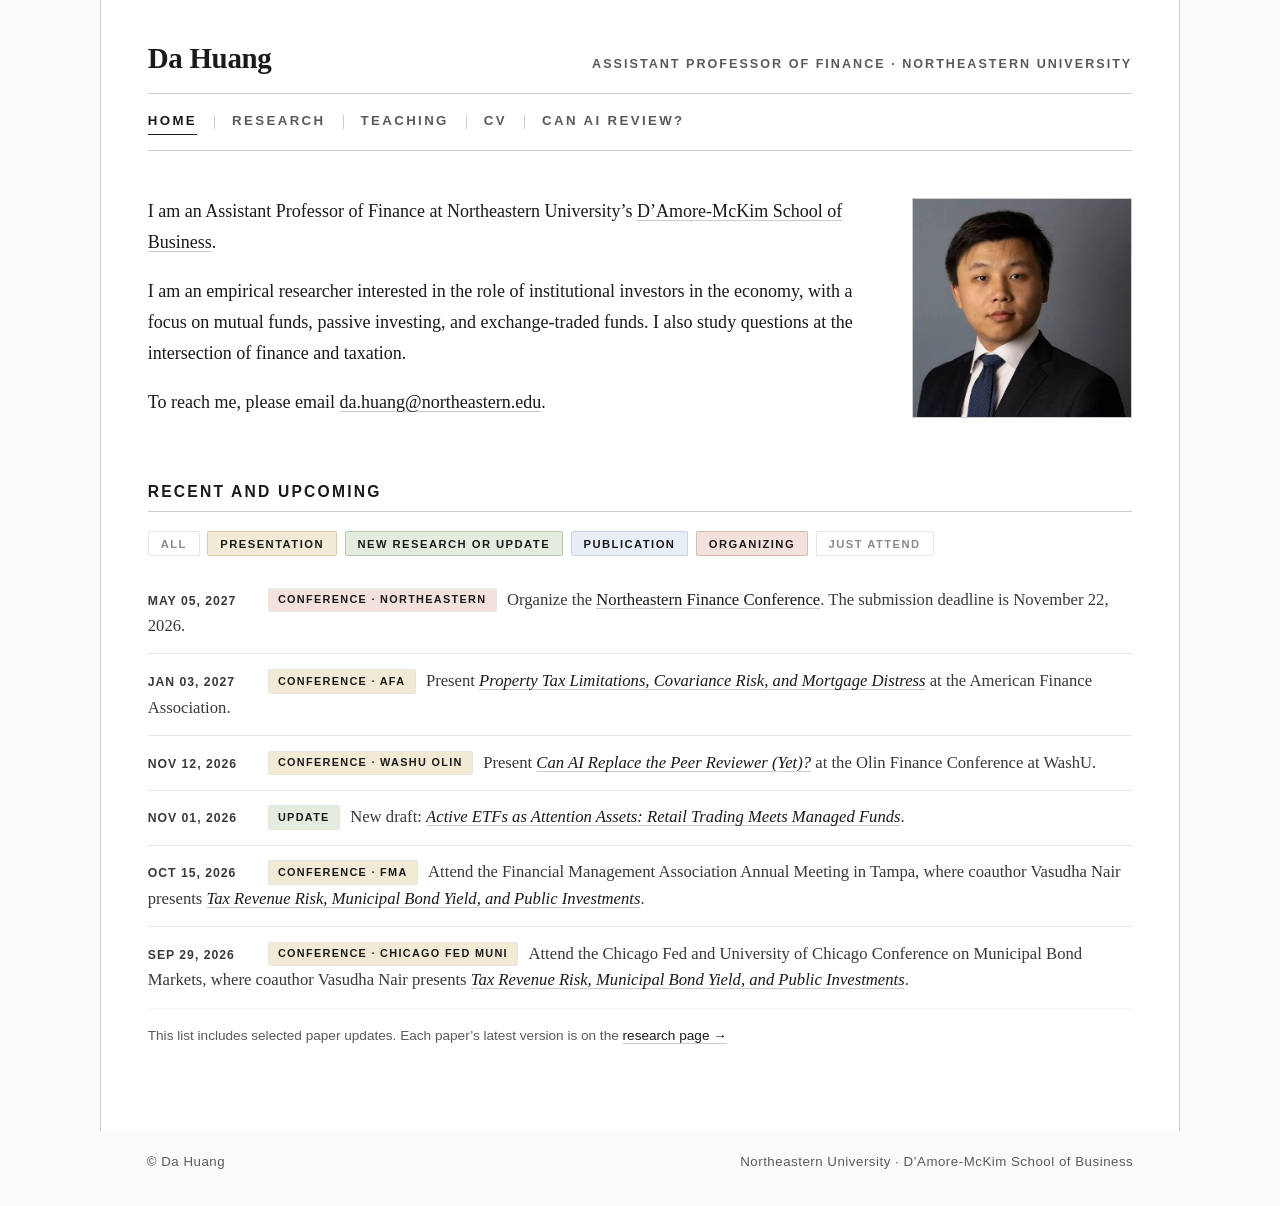
==== commit 5e77ac53: "Sync the Active ETFs paper to the November 1 draft The research page now carries the abstract of aet" ====
--- a/index.html
+++ b/index.html
@@ -77,11 +77,14 @@
           <span class="when">Jan 03, 2027</span><span class="kind conference">Conference &middot; AFA</span>Present <a href="https://papers.ssrn.com/sol3/papers.cfm?abstract_id=4332670" target="_blank" rel="noopener"><em>Property Tax Limitations, Covariance Risk, and Mortgage Distress</em></a> at the American Finance Association.
         </li>
         <li class="recent-entry" data-category="event">
-          <span class="when">Dec 06, 2026</span><span class="kind event">Conference &middot; FRA</span>Attend the Financial Research Association Conference.
+          <span class="when">Dec 05, 2026</span><span class="kind event">Conference &middot; FRA</span>Attend the Financial Research Association Conference.
         </li>
         <li class="recent-entry" data-category="presentation">
           <span class="when">Nov 12, 2026</span><span class="kind conference">Conference &middot; WashU Olin</span>Present <a href="https://papers.ssrn.com/sol3/papers.cfm?abstract_id=6872380" target="_blank" rel="noopener"><em>Can AI Replace the Peer Reviewer (Yet)?</em></a> at the Olin Finance Conference at WashU.
         </li>
+        <li class="recent-entry" data-category="new">
+          <span class="when">Nov 01, 2026</span><span class="kind new">Update</span>New draft: <a href="https://papers.ssrn.com/sol3/papers.cfm?abstract_id=5426275" target="_blank" rel="noopener"><em>Active ETFs as Attention Assets: Retail Trading Meets Managed Funds</em></a>.
+        </li>
         <li class="recent-entry" data-category="presentation">
           <span class="when">Oct 15, 2026</span><span class="kind conference">Conference &middot; FMA</span>Attend the Financial Management Association Annual Meeting in Tampa, where coauthor Vasudha Nair presents <a href="research.html#tax-revenue-risk"><em>Tax Revenue Risk, Municipal Bond Yield, and Public Investments</em></a>.
         </li>
@@ -96,9 +99,6 @@
         </li>
         <li class="recent-entry" data-category="new">
           <span class="when">Aug 13, 2026</span><span class="kind new">Update</span>New draft: <a href="https://papers.ssrn.com/sol3/papers.cfm?abstract_id=5200592" target="_blank" rel="noopener"><em>All Shareholder Votes Are Not Created Equal</em></a>.
-        </li>
-        <li class="recent-entry" data-category="new">
-          <span class="when">Aug 01, 2026</span><span class="kind new">Update</span>New draft: <a href="https://papers.ssrn.com/sol3/papers.cfm?abstract_id=5426275" target="_blank" rel="noopener"><em>Active ETFs as Attention Assets: Retail Trading Meets Managed Funds</em></a>.
         </li>
         <li class="recent-entry" data-category="event">
           <span class="when">Jul 18, 2026</span><span class="kind event">Conference &middot; NBER SI</span>Attend the NBER SI Financial Market Structure.
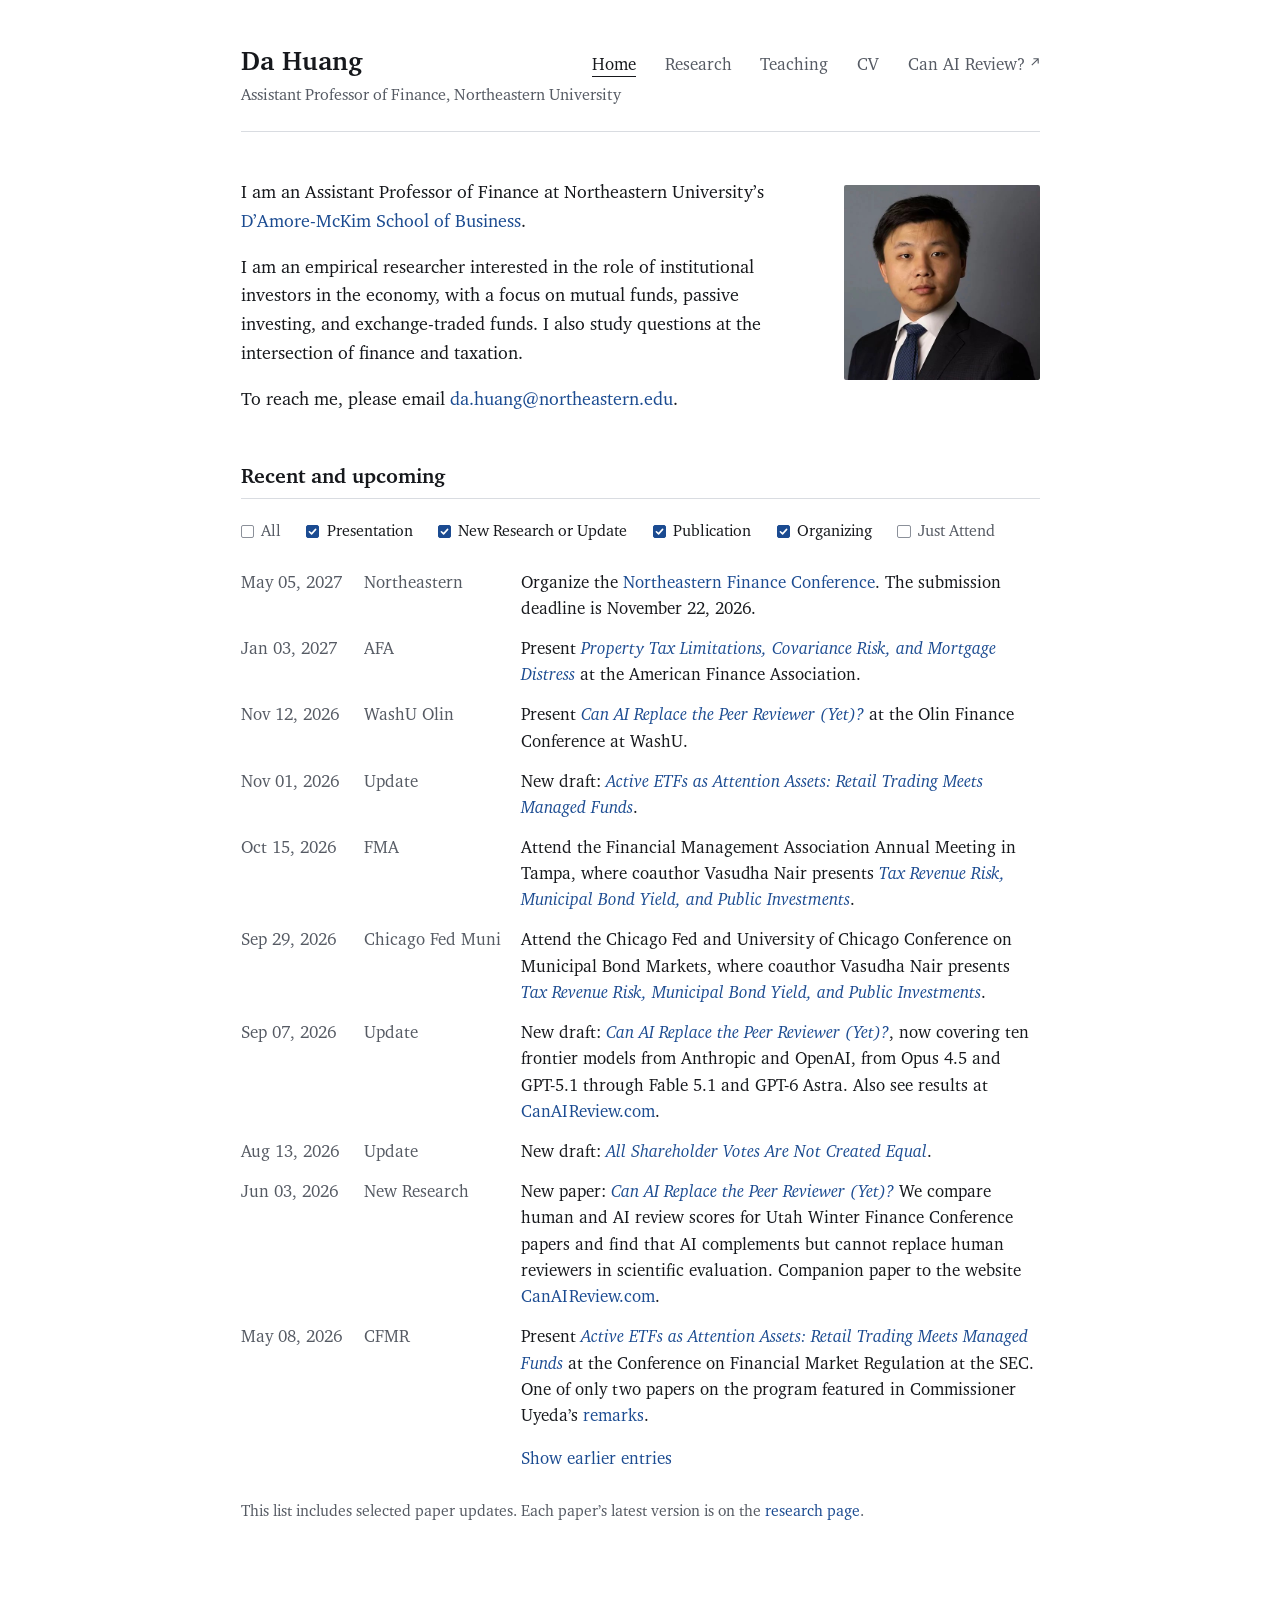
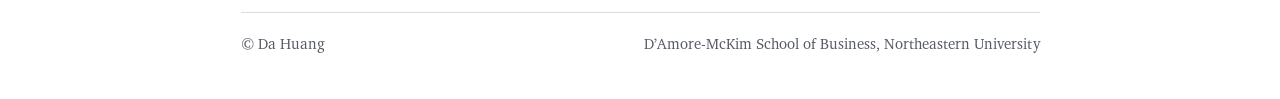
==== commit 774b2219: "Redesign: Charter throughout, plain labels, one link color - The site is set in XCharter, the typefa" ====
--- a/index.html
+++ b/index.html
@@ -26,25 +26,28 @@
   <meta property="profile:last_name" content="Huang">
   <meta name="twitter:card" content="summary_large_image">
 
-  <link rel="stylesheet" href="stylesheets/styles.css">
+  <link rel="preload" href="fonts/xcharter-roman.woff2" as="font" type="font/woff2" crossorigin>
+  <link rel="preload" href="fonts/xcharter-bold.woff2" as="font" type="font/woff2" crossorigin>
+  <link rel="stylesheet" href="stylesheets/styles.css?v=2">
 </head>
 <body>
   <main class="page">
 
-    <header class="brand">
-      <h1 class="name"><a href="./">Da Huang</a></h1>
-      <p class="role">Assistant Professor of Finance · Northeastern University</p>
+    <header class="site-header">
+      <div class="brand">
+        <h1 class="name"><a href="./">Da Huang</a></h1>
+        <p class="role">Assistant Professor of Finance, Northeastern University</p>
+      </div>
+      <nav class="primary" aria-label="Primary">
+        <ul>
+          <li><a href="./" aria-current="page">Home</a></li>
+          <li><a href="research.html">Research</a></li>
+          <li><a href="teaching.html">Teaching</a></li>
+          <li><a href="cv.html">CV</a></li>
+          <li><a href="https://canaireview.com" target="_blank" rel="noopener">Can AI Review?</a></li>
+        </ul>
+      </nav>
     </header>
-
-    <nav class="primary" aria-label="Primary">
-      <ul>
-        <li><a href="./" aria-current="page">Home</a></li>
-        <li><a href="research.html">Research</a></li>
-        <li><a href="teaching.html">Teaching</a></li>
-        <li><a href="cv.html">CV</a></li>
-        <li><a href="https://canaireview.com" target="_blank" rel="noopener">Can AI Review?</a></li>
-      </ul>
-    </nav>
 
     <section class="hero">
       <div class="lede">
@@ -71,28 +74,28 @@
 
       <ul class="recent-feed">
         <li class="recent-entry" data-category="organize">
-          <span class="when">May 05, 2027</span><span class="kind organize">Conference &middot; Northeastern</span>Organize the <a href="https://damore-mckim.northeastern.edu/finance-conference/" target="_blank" rel="noopener">Northeastern Finance Conference</a>. The submission deadline is November 22, 2026.
-        </li>
-        <li class="recent-entry" data-category="presentation">
-          <span class="when">Jan 03, 2027</span><span class="kind conference">Conference &middot; AFA</span>Present <a href="https://papers.ssrn.com/sol3/papers.cfm?abstract_id=4332670" target="_blank" rel="noopener"><em>Property Tax Limitations, Covariance Risk, and Mortgage Distress</em></a> at the American Finance Association.
-        </li>
-        <li class="recent-entry" data-category="event">
-          <span class="when">Dec 05, 2026</span><span class="kind event">Conference &middot; FRA</span>Attend the Financial Research Association Conference.
-        </li>
-        <li class="recent-entry" data-category="presentation">
-          <span class="when">Nov 12, 2026</span><span class="kind conference">Conference &middot; WashU Olin</span>Present <a href="https://papers.ssrn.com/sol3/papers.cfm?abstract_id=6872380" target="_blank" rel="noopener"><em>Can AI Replace the Peer Reviewer (Yet)?</em></a> at the Olin Finance Conference at WashU.
+          <span class="when">May 05, 2027</span><span class="kind organize">Northeastern</span>Organize the <a href="https://damore-mckim.northeastern.edu/finance-conference/" target="_blank" rel="noopener">Northeastern Finance Conference</a>. The submission deadline is November 22, 2026.
+        </li>
+        <li class="recent-entry" data-category="presentation">
+          <span class="when">Jan 03, 2027</span><span class="kind conference">AFA</span>Present <a href="https://papers.ssrn.com/sol3/papers.cfm?abstract_id=4332670" target="_blank" rel="noopener"><em>Property Tax Limitations, Covariance Risk, and Mortgage Distress</em></a> at the American Finance Association.
+        </li>
+        <li class="recent-entry" data-category="event">
+          <span class="when">Dec 05, 2026</span><span class="kind event">FRA</span>Attend the Financial Research Association Conference.
+        </li>
+        <li class="recent-entry" data-category="presentation">
+          <span class="when">Nov 12, 2026</span><span class="kind conference">WashU Olin</span>Present <a href="https://papers.ssrn.com/sol3/papers.cfm?abstract_id=6872380" target="_blank" rel="noopener"><em>Can AI Replace the Peer Reviewer (Yet)?</em></a> at the Olin Finance Conference at WashU.
         </li>
         <li class="recent-entry" data-category="new">
           <span class="when">Nov 01, 2026</span><span class="kind new">Update</span>New draft: <a href="https://papers.ssrn.com/sol3/papers.cfm?abstract_id=5426275" target="_blank" rel="noopener"><em>Active ETFs as Attention Assets: Retail Trading Meets Managed Funds</em></a>.
         </li>
         <li class="recent-entry" data-category="presentation">
-          <span class="when">Oct 15, 2026</span><span class="kind conference">Conference &middot; FMA</span>Attend the Financial Management Association Annual Meeting in Tampa, where coauthor Vasudha Nair presents <a href="research.html#tax-revenue-risk"><em>Tax Revenue Risk, Municipal Bond Yield, and Public Investments</em></a>.
-        </li>
-        <li class="recent-entry" data-category="event">
-          <span class="when">Oct 01, 2026</span><span class="kind event">Conference &middot; Four Corners</span>Attend the Four Corners Index Investing Fall Conference at the DFA.
-        </li>
-        <li class="recent-entry" data-category="presentation">
-          <span class="when">Sep 29, 2026</span><span class="kind conference">Conference &middot; Chicago Fed Muni</span>Attend the Chicago Fed and University of Chicago Conference on Municipal Bond Markets, where coauthor Vasudha Nair presents <a href="research.html#tax-revenue-risk"><em>Tax Revenue Risk, Municipal Bond Yield, and Public Investments</em></a>.
+          <span class="when">Oct 15, 2026</span><span class="kind conference">FMA</span>Attend the Financial Management Association Annual Meeting in Tampa, where coauthor Vasudha Nair presents <a href="research.html#tax-revenue-risk"><em>Tax Revenue Risk, Municipal Bond Yield, and Public Investments</em></a>.
+        </li>
+        <li class="recent-entry" data-category="event">
+          <span class="when">Oct 01, 2026</span><span class="kind event">Four Corners</span>Attend the Four Corners Index Investing Fall Conference at the DFA.
+        </li>
+        <li class="recent-entry" data-category="presentation">
+          <span class="when">Sep 29, 2026</span><span class="kind conference">Chicago Fed Muni</span>Attend the Chicago Fed and University of Chicago Conference on Municipal Bond Markets, where coauthor Vasudha Nair presents <a href="research.html#tax-revenue-risk"><em>Tax Revenue Risk, Municipal Bond Yield, and Public Investments</em></a>.
         </li>
         <li class="recent-entry" data-category="new">
           <span class="when">Sep 07, 2026</span><span class="kind new">Update</span>New draft: <a href="https://papers.ssrn.com/sol3/papers.cfm?abstract_id=6872380" target="_blank" rel="noopener"><em>Can AI Replace the Peer Reviewer (Yet)?</em></a>, now covering ten frontier models from Anthropic and OpenAI, from Opus 4.5 and GPT-5.1 through <span class="mark">Fable 5.1</span> and <span class="mark">GPT-6 Astra</span>. Also see results at <a href="https://canaireview.com" target="_blank" rel="noopener">CanAIReview.com</a>.
@@ -101,119 +104,120 @@
           <span class="when">Aug 13, 2026</span><span class="kind new">Update</span>New draft: <a href="https://papers.ssrn.com/sol3/papers.cfm?abstract_id=5200592" target="_blank" rel="noopener"><em>All Shareholder Votes Are Not Created Equal</em></a>.
         </li>
         <li class="recent-entry" data-category="event">
-          <span class="when">Jul 18, 2026</span><span class="kind event">Conference &middot; NBER SI</span>Attend the NBER SI Financial Market Structure.
-        </li>
-        <li class="recent-entry" data-category="event">
-          <span class="when">Jun 12, 2026</span><span class="kind event">Conference &middot; FTG Bridging</span>Attend the FTG Conference on Bridging Theory and Empirical Research in Finance at Boston College.
+          <span class="when">Jul 18, 2026</span><span class="kind event">NBER SI</span>Attend the NBER SI Financial Market Structure.
+        </li>
+        <li class="recent-entry" data-category="event">
+          <span class="when">Jun 12, 2026</span><span class="kind event">FTG Bridging</span>Attend the FTG Conference on Bridging Theory and Empirical Research in Finance at Boston College.
         </li>
         <li class="recent-entry" data-category="new">
           <span class="when">Jun 03, 2026</span><span class="kind new">New Research</span>New paper: <a href="https://papers.ssrn.com/sol3/papers.cfm?abstract_id=6872380" target="_blank" rel="noopener"><span class="mark"><em>Can AI Replace the Peer Reviewer (Yet)?</em></span></a> We compare human and AI review scores for Utah Winter Finance Conference papers and find that AI complements but cannot replace human reviewers in scientific evaluation. Companion paper to the website <a href="https://canaireview.com" target="_blank" rel="noopener"><span class="mark">CanAIReview.com</span></a>.
         </li>
         <li class="recent-entry" data-category="presentation">
-          <span class="when">May 08, 2026</span><span class="kind conference">Conference &middot; CFMR</span>Present <a href="https://papers.ssrn.com/sol3/papers.cfm?abstract_id=5426275" target="_blank" rel="noopener"><em>Active ETFs as Attention Assets: Retail Trading Meets Managed Funds</em></a> at the Conference on Financial Market Regulation at the SEC. <span class="mark">One of only two papers on the program</span> featured in Commissioner Uyeda&rsquo;s <a href="https://www.sec.gov/newsroom/speeches-statements/uyeda-remarks-conference-financial-market-regulation-050726#_ftn7:~:text=Da%20Huang,Managed%20Funds%20(Apr.%202026)" target="_blank" rel="noopener">remarks</a>.
+          <span class="when">May 08, 2026</span><span class="kind conference">CFMR</span>Present <a href="https://papers.ssrn.com/sol3/papers.cfm?abstract_id=5426275" target="_blank" rel="noopener"><em>Active ETFs as Attention Assets: Retail Trading Meets Managed Funds</em></a> at the Conference on Financial Market Regulation at the SEC. <span class="mark">One of only two papers on the program</span> featured in Commissioner Uyeda&rsquo;s <a href="https://www.sec.gov/newsroom/speeches-statements/uyeda-remarks-conference-financial-market-regulation-050726#_ftn7:~:text=Da%20Huang,Managed%20Funds%20(Apr.%202026)" target="_blank" rel="noopener">remarks</a>.
         </li>
         <li class="recent-entry" data-category="organize">
-          <span class="when">May 07, 2026</span><span class="kind organize">Conference &middot; Four Corners</span>Organize and host the Four Corners Index Investing Conference at Northeastern University.
-        </li>
-        <li class="recent-entry" data-category="presentation">
-          <span class="when">May 07, 2026</span><span class="kind conference">Conference &middot; Four Corners</span>Attend the Four Corners Index Investing Conference, where coauthor Davidson Heath presents <a href="https://papers.ssrn.com/sol3/papers.cfm?abstract_id=5200592" target="_blank" rel="noopener"><em>All Shareholder Votes Are Not Created Equal</em></a>.
+          <span class="when">May 07, 2026</span><span class="kind organize">Four Corners</span>Organize and host the Four Corners Index Investing Conference at Northeastern University.
+        </li>
+        <li class="recent-entry" data-category="presentation">
+          <span class="when">May 07, 2026</span><span class="kind conference">Four Corners</span>Attend the Four Corners Index Investing Conference, where coauthor Davidson Heath presents <a href="https://papers.ssrn.com/sol3/papers.cfm?abstract_id=5200592" target="_blank" rel="noopener"><em>All Shareholder Votes Are Not Created Equal</em></a>.
         </li>
         <li class="recent-entry" data-category="new">
           <span class="when">May 03, 2026</span><span class="kind new">New Research</span>Launch <a href="https://canaireview.com" target="_blank" rel="noopener"><span class="mark">CanAIReview.com</span></a> &mdash; measuring whether large language models can substitute for human reviewers in academic peer review.
         </li>
         <li class="recent-entry" data-category="presentation">
-          <span class="when">Apr 17, 2026</span><span class="kind seminar">Seminar &middot; UConn</span>Present <a href="https://papers.ssrn.com/sol3/papers.cfm?abstract_id=5426275" target="_blank" rel="noopener"><em>Active ETFs as Attention Assets: Retail Trading Meets Managed Funds</em></a> at the University of Connecticut.
-        </li>
-        <li class="recent-entry" data-category="event">
-          <span class="when">Mar 20, 2026</span><span class="kind event">Conference &middot; Napa</span>Attend the UC Davis-FMA Napa Finance Conference.
-        </li>
-        <li class="recent-entry" data-category="presentation">
-          <span class="when">Mar 13, 2026</span><span class="kind conference">Conference &middot; MFA</span>Present <a href="https://papers.ssrn.com/sol3/papers.cfm?abstract_id=5200592" target="_blank" rel="noopener"><em>All Shareholder Votes Are Not Created Equal</em></a> at the Midwest Finance Association Annual Meeting.
-        </li>
-        <li class="recent-entry" data-category="event">
-          <span class="when">Feb 26, 2026</span><span class="kind event">Conference &middot; ASU Sonoran</span>Attend the ASU Sonoran Winter Finance Conference.
-        </li>
-        <li class="recent-entry" data-category="event">
-          <span class="when">Feb 04, 2026</span><span class="kind event">Conference &middot; UWFC</span>Attend the Utah Winter Finance Conference.
-        </li>
-        <li class="recent-entry" data-category="event">
-          <span class="when">Jan 03, 2026</span><span class="kind event">Conference &middot; AFA</span>Attend the American Finance Association Annual Meeting in Philadelphia.
-        </li>
-        <li class="recent-entry" data-category="event">
-          <span class="when">Dec 06, 2025</span><span class="kind event">Conference &middot; FRA</span>Attend the Financial Research Association Conference.
-        </li>
-        <li class="recent-entry" data-category="event">
-          <span class="when">Dec 05, 2025</span><span class="kind event">Conference &middot; NBER Big Data</span>Attend the NBER Big Data Winter Conference.
+          <span class="when">Apr 17, 2026</span><span class="kind seminar">UConn</span>Present <a href="https://papers.ssrn.com/sol3/papers.cfm?abstract_id=5426275" target="_blank" rel="noopener"><em>Active ETFs as Attention Assets: Retail Trading Meets Managed Funds</em></a> at the University of Connecticut.
+        </li>
+        <li class="recent-entry" data-category="event">
+          <span class="when">Mar 20, 2026</span><span class="kind event">Napa</span>Attend the UC Davis-FMA Napa Finance Conference.
+        </li>
+        <li class="recent-entry" data-category="presentation">
+          <span class="when">Mar 13, 2026</span><span class="kind conference">MFA</span>Present <a href="https://papers.ssrn.com/sol3/papers.cfm?abstract_id=5200592" target="_blank" rel="noopener"><em>All Shareholder Votes Are Not Created Equal</em></a> at the Midwest Finance Association Annual Meeting.
+        </li>
+        <li class="recent-entry" data-category="event">
+          <span class="when">Feb 26, 2026</span><span class="kind event">ASU Sonoran</span>Attend the ASU Sonoran Winter Finance Conference.
+        </li>
+        <li class="recent-entry" data-category="event">
+          <span class="when">Feb 04, 2026</span><span class="kind event">UWFC</span>Attend the Utah Winter Finance Conference.
+        </li>
+        <li class="recent-entry" data-category="event">
+          <span class="when">Jan 03, 2026</span><span class="kind event">AFA</span>Attend the American Finance Association Annual Meeting in Philadelphia.
+        </li>
+        <li class="recent-entry" data-category="event">
+          <span class="when">Dec 06, 2025</span><span class="kind event">FRA</span>Attend the Financial Research Association Conference.
+        </li>
+        <li class="recent-entry" data-category="event">
+          <span class="when">Dec 05, 2025</span><span class="kind event">NBER Big Data</span>Attend the NBER Big Data Winter Conference.
         </li>
         <li class="recent-entry" data-category="publication">
           <span class="when">Nov 05, 2025</span><span class="kind published">JFQA</span><a href="https://doi.org/10.1017/S0022109025102378" target="_blank" rel="noopener">ETF Sampling and Index Arbitrage</a>, with Jonathan Brogaard and Davidson Heath, in the <em>Journal of Financial and Quantitative Analysis</em>, Volume 61, Issue 2 (March 2026), pp. 547&ndash;579.
         </li>
         <li class="recent-entry" data-category="event">
-          <span class="when">Sep 26, 2025</span><span class="kind event">Conference &middot; Four Corners</span>Attend the Four Corners Index Investing Fall Conference at ICI.
-        </li>
-        <li class="recent-entry" data-category="event">
-          <span class="when">Jul 12, 2025</span><span class="kind event">Conference &middot; NBER Big Data</span>Attend the NBER Big Data Summer Conference.
-        </li>
-        <li class="recent-entry" data-category="presentation">
-          <span class="when">Jun 16, 2025</span><span class="kind workshop">Workshop &middot; ICI</span>Present <a href="https://papers.ssrn.com/sol3/papers.cfm?abstract_id=5426275" target="_blank" rel="noopener"><em>Active ETFs as Attention Assets: Retail Trading Meets Managed Funds</em></a> at the ICI Summer Research Workshop.
-        </li>
-        <li class="recent-entry" data-category="presentation">
-          <span class="when">May 22, 2025</span><span class="kind conference">Conference &middot; Cavalcade NA</span>Present <a href="https://papers.ssrn.com/sol3/papers.cfm?abstract_id=5200592" target="_blank" rel="noopener"><em>All Shareholder Votes Are Not Created Equal</em></a> at the SFS Cavalcade North America.
-        </li>
-        <li class="recent-entry" data-category="event">
-          <span class="when">May 04, 2025</span><span class="kind event">Conference &middot; Four Corners</span>Attend the Four Corners Index Investing Spring Conference at Vanderbilt.
-        </li>
-        <li class="recent-entry" data-category="event">
-          <span class="when">Apr 24, 2025</span><span class="kind event">Conference &middot; Kentucky</span>Attend the Kentucky Finance Conference.
-        </li>
-        <li class="recent-entry" data-category="presentation">
-          <span class="when">Apr 11, 2025</span><span class="kind conference">Conference &middot; Drexel Governance</span>Present <a href="https://papers.ssrn.com/sol3/papers.cfm?abstract_id=5200592" target="_blank" rel="noopener"><em>All Shareholder Votes Are Not Created Equal</em></a> at the Corporate Governance Conference at Drexel University.
-        </li>
-        <li class="recent-entry" data-category="event">
-          <span class="when">Mar 22, 2025</span><span class="kind event">Conference &middot; Napa</span>Attend the UC Davis-FMA Napa Finance Conference.
-        </li>
-        <li class="recent-entry" data-category="event">
-          <span class="when">Feb 13, 2025</span><span class="kind event">Conference &middot; ASU Sonoran</span>Attend the ASU Sonoran Winter Finance Conference.
-        </li>
-        <li class="recent-entry" data-category="event">
-          <span class="when">Feb 05, 2025</span><span class="kind event">Conference &middot; UWFC</span>Attend the Utah Winter Finance Conference.
-        </li>
-        <li class="recent-entry" data-category="event">
-          <span class="when">Dec 13, 2024</span><span class="kind event">Conference &middot; NBER Big Data</span>Attend the NBER Big Data Winter Conference.
-        </li>
-        <li class="recent-entry" data-category="event">
-          <span class="when">Dec 07, 2024</span><span class="kind event">Conference &middot; FRA</span>Attend the Financial Research Association Conference.
-        </li>
-        <li class="recent-entry" data-category="event">
-          <span class="when">Oct 16, 2024</span><span class="kind event">Conference &middot; Four Corners</span>Attend the Four Corners Index Investing Fall Conference at the University of Washington.
-        </li>
-        <li class="recent-entry" data-category="event">
-          <span class="when">Jun 13, 2024</span><span class="kind event">Conference &middot; FTG Bridging</span>Attend the FTG Conference on Bridging Theory and Empirical Research in Finance at Boston College.
-        </li>
-        <li class="recent-entry" data-category="event">
-          <span class="when">May 23, 2024</span><span class="kind event">Conference &middot; Four Corners</span>Attend the Four Corners Index Investing Spring Conference at UVA Darden.
+          <span class="when">Sep 26, 2025</span><span class="kind event">Four Corners</span>Attend the Four Corners Index Investing Fall Conference at ICI.
+        </li>
+        <li class="recent-entry" data-category="event">
+          <span class="when">Jul 12, 2025</span><span class="kind event">NBER Big Data</span>Attend the NBER Big Data Summer Conference.
+        </li>
+        <li class="recent-entry" data-category="presentation">
+          <span class="when">Jun 16, 2025</span><span class="kind workshop">ICI</span>Present <a href="https://papers.ssrn.com/sol3/papers.cfm?abstract_id=5426275" target="_blank" rel="noopener"><em>Active ETFs as Attention Assets: Retail Trading Meets Managed Funds</em></a> at the ICI Summer Research Workshop.
+        </li>
+        <li class="recent-entry" data-category="presentation">
+          <span class="when">May 22, 2025</span><span class="kind conference">Cavalcade NA</span>Present <a href="https://papers.ssrn.com/sol3/papers.cfm?abstract_id=5200592" target="_blank" rel="noopener"><em>All Shareholder Votes Are Not Created Equal</em></a> at the SFS Cavalcade North America.
+        </li>
+        <li class="recent-entry" data-category="event">
+          <span class="when">May 04, 2025</span><span class="kind event">Four Corners</span>Attend the Four Corners Index Investing Spring Conference at Vanderbilt.
+        </li>
+        <li class="recent-entry" data-category="event">
+          <span class="when">Apr 24, 2025</span><span class="kind event">Kentucky</span>Attend the Kentucky Finance Conference.
+        </li>
+        <li class="recent-entry" data-category="presentation">
+          <span class="when">Apr 11, 2025</span><span class="kind conference">Drexel Governance</span>Present <a href="https://papers.ssrn.com/sol3/papers.cfm?abstract_id=5200592" target="_blank" rel="noopener"><em>All Shareholder Votes Are Not Created Equal</em></a> at the Corporate Governance Conference at Drexel University.
+        </li>
+        <li class="recent-entry" data-category="event">
+          <span class="when">Mar 22, 2025</span><span class="kind event">Napa</span>Attend the UC Davis-FMA Napa Finance Conference.
+        </li>
+        <li class="recent-entry" data-category="event">
+          <span class="when">Feb 13, 2025</span><span class="kind event">ASU Sonoran</span>Attend the ASU Sonoran Winter Finance Conference.
+        </li>
+        <li class="recent-entry" data-category="event">
+          <span class="when">Feb 05, 2025</span><span class="kind event">UWFC</span>Attend the Utah Winter Finance Conference.
+        </li>
+        <li class="recent-entry" data-category="event">
+          <span class="when">Dec 13, 2024</span><span class="kind event">NBER Big Data</span>Attend the NBER Big Data Winter Conference.
+        </li>
+        <li class="recent-entry" data-category="event">
+          <span class="when">Dec 07, 2024</span><span class="kind event">FRA</span>Attend the Financial Research Association Conference.
+        </li>
+        <li class="recent-entry" data-category="event">
+          <span class="when">Oct 16, 2024</span><span class="kind event">Four Corners</span>Attend the Four Corners Index Investing Fall Conference at the University of Washington.
+        </li>
+        <li class="recent-entry" data-category="event">
+          <span class="when">Jun 13, 2024</span><span class="kind event">FTG Bridging</span>Attend the FTG Conference on Bridging Theory and Empirical Research in Finance at Boston College.
+        </li>
+        <li class="recent-entry" data-category="event">
+          <span class="when">May 23, 2024</span><span class="kind event">Four Corners</span>Attend the Four Corners Index Investing Spring Conference at UVA Darden.
         </li>
         <li class="recent-entry" data-category="publication">
           <span class="when">Apr 17, 2024</span><span class="kind published">JF</span><a href="https://onlinelibrary.wiley.com/doi/full/10.1111/jofi.13337" target="_blank" rel="noopener">Non-Standard Errors</a>, Menkveld et al., in the <em>Journal of Finance</em>, Volume 79, Issue 3 (June 2024), pp. 2339&ndash;2390.
         </li>
         <li class="recent-entry" data-category="event">
-          <span class="when">Feb 08, 2024</span><span class="kind event">Conference &middot; ASU Sonoran</span>Attend the ASU Sonoran Winter Finance Conference.
-        </li>
-        <li class="recent-entry" data-category="event">
-          <span class="when">Jan 31, 2024</span><span class="kind event">Conference &middot; UWFC</span>Attend the Utah Winter Finance Conference.
-        </li>
-        <li class="recent-entry" data-category="event">
-          <span class="when">Jan 05, 2024</span><span class="kind event">Conference &middot; AFA</span>Attend the American Finance Association Annual Meeting in San Antonio.
-        </li>
-        <li class="recent-entry" data-category="event">
-          <span class="when">Dec 09, 2023</span><span class="kind event">Conference &middot; FRA</span>Attend the Financial Research Association Conference.
-        </li>
-        <li class="recent-entry" data-category="event">
-          <span class="when">Oct 26, 2023</span><span class="kind event">Conference &middot; Four Corners</span>Attend the Four Corners Index Investing Fall Conference at Vanguard.
+          <span class="when">Feb 08, 2024</span><span class="kind event">ASU Sonoran</span>Attend the ASU Sonoran Winter Finance Conference.
+        </li>
+        <li class="recent-entry" data-category="event">
+          <span class="when">Jan 31, 2024</span><span class="kind event">UWFC</span>Attend the Utah Winter Finance Conference.
+        </li>
+        <li class="recent-entry" data-category="event">
+          <span class="when">Jan 05, 2024</span><span class="kind event">AFA</span>Attend the American Finance Association Annual Meeting in San Antonio.
+        </li>
+        <li class="recent-entry" data-category="event">
+          <span class="when">Dec 09, 2023</span><span class="kind event">FRA</span>Attend the Financial Research Association Conference.
+        </li>
+        <li class="recent-entry" data-category="event">
+          <span class="when">Oct 26, 2023</span><span class="kind event">Four Corners</span>Attend the Four Corners Index Investing Fall Conference at Vanguard.
         </li>
         <li class="recent-empty">No items in the selected categories.</li>
       </ul>
-      <p class="small">This list includes selected paper updates. Each paper&rsquo;s latest version is on the <a href="research.html">research page&nbsp;&rarr;</a></p>
+      <button type="button" class="feed-more" hidden>Show earlier entries</button>
+      <p class="feed-note">This list includes selected paper updates. Each paper&rsquo;s latest version is on the <a href="research.html">research page</a>.</p>
     </section>
 
     <script>
@@ -221,7 +225,10 @@
       const buttons = document.querySelectorAll('.filter-badge');
       const feed    = document.querySelector('.recent-feed');
       const entries = document.querySelectorAll('.recent-entry[data-category]');
+      const more    = document.querySelector('.feed-more');
       const state = { presentation: true, new: true, publication: true, organize: true, event: false };
+      const LIMIT = 10;       // entries on the page before "Show earlier entries"
+      let expanded = false;
 
       function render() {
         let visibleCount = 0;
@@ -229,8 +236,14 @@
           const show = state[el.dataset.category];
           el.classList.toggle('is-hidden', !show);
           if (show) visibleCount++;
+          // Past the limit, an entry is behind "Show earlier entries".
+          el.classList.toggle('is-older', show && !expanded && visibleCount > LIMIT);
         });
         feed.classList.toggle('is-empty', visibleCount === 0);
+
+        more.hidden = visibleCount <= LIMIT;
+        more.textContent = expanded ? 'Show fewer entries' : 'Show earlier entries';
+        more.setAttribute('aria-expanded', expanded ? 'true' : 'false');
 
         buttons.forEach(btn => {
           const f = btn.dataset.filter;
@@ -258,6 +271,12 @@
         });
       });
 
+      more.addEventListener('click', () => {
+        expanded = !expanded;
+        render();
+        if (!expanded) more.scrollIntoView({ block: 'nearest' });
+      });
+
       render();
     })();
     </script>
@@ -266,7 +285,7 @@
 
   <footer class="site-footer">
     <span>&copy; Da Huang</span>
-    <span>Northeastern University &middot; D&rsquo;Amore-McKim School of Business</span>
+    <span>D&rsquo;Amore-McKim School of Business, Northeastern University</span>
   </footer>
 </body>
 </html>
--- a/stylesheets/styles.css
+++ b/stylesheets/styles.css
@@ -1,92 +1,143 @@
 /* =====================================================================
    Da Huang — academic homepage
-   Tufte-inspired editorial design: serif body, sans-serif eyebrow
-   headings, off-white background with paper, restrained palette.
+
+   One typeface (Charter, the face of the PDF CV), black on white, and
+   one color, used for links. Hierarchy comes from size, weight, and
+   space. No labels in capitals, no badges, no tinted boxes.
    ===================================================================== */
 
+/* XCharter, subset to Latin. Notice and source: fonts/NOTICE.txt */
+@font-face {
+  font-family: "XCharter";
+  src: url("../fonts/xcharter-roman.woff2") format("woff2");
+  font-weight: 400;
+  font-style: normal;
+  font-display: swap;
+}
+@font-face {
+  font-family: "XCharter";
+  src: url("../fonts/xcharter-italic.woff2") format("woff2");
+  font-weight: 400;
+  font-style: italic;
+  font-display: swap;
+}
+@font-face {
+  font-family: "XCharter";
+  src: url("../fonts/xcharter-bold.woff2") format("woff2");
+  font-weight: 700;
+  font-style: normal;
+  font-display: swap;
+}
+@font-face {
+  font-family: "XCharter";
+  src: url("../fonts/xcharter-bolditalic.woff2") format("woff2");
+  font-weight: 700;
+  font-style: italic;
+  font-display: swap;
+}
+
 :root {
-  --ink:        #1a1a1a;
-  --ink-soft:   #393939;
-  --muted:      #5a5a5a;
-  --muted-soft: #8a8a8a;
-  --rule:       #cccccc;
-  --rule-soft:  #e6e6e1;
-  --bg:         #fafafa;
-  --paper:      #ffffff;
-  --accent:     #2a2a2a;
-  --accent-soft:#f4f4f0;
-  --tint-rr:    #fff7d6;
-  --tint-pub:   #e8eef6;
-  --tint-mute:  #ececec;
-
-  --max-page:   1080px;
-  --col-text:   720px;
-
-  --serif: "Iowan Old Style", "Palatino Linotype", Palatino, Georgia, "Times New Roman", serif;
-  --sans:  -apple-system, BlinkMacSystemFont, "Segoe UI", "Inter", "Helvetica Neue", Helvetica, Arial, sans-serif;
-}
-
-* { box-sizing: border-box; }
-
-html { font-size: 17px; }
+  --ink:    #16181c;   /* text */
+  --ink-2:  #555a63;   /* dates, meta lines, footer */
+  --rule:   #d9dce1;   /* hairlines */
+  --link:   #1b4b91;   /* the one color */
+  --paper:  #ffffff;
+
+  /* Apple devices have Charter installed, so the fallback matches. */
+  --serif: "XCharter", Charter, "Bitstream Charter", "Sitka Text", Cambria, Georgia, serif;
+
+  --page:    47rem;    /* content width */
+  --measure: 39rem;    /* longest line of running prose */
+  --gutter:  1.5rem;   /* side padding */
+  --key:     7.25rem;  /* feed, column 1: the date */
+  --tag:     9.25rem;  /* feed, column 2: the venue's short name */
+  --num:     2.4rem;   /* left column: paper numbers */
+}
+
+*, *::before, *::after { box-sizing: border-box; }
+
+html {
+  font-size: 106.25%;   /* 17px */
+  -webkit-text-size-adjust: 100%;
+  text-size-adjust: 100%;
+}
 
 body {
   margin: 0;
-  background: var(--bg);
+  background: var(--paper);
   color: var(--ink);
   font-family: var(--serif);
+  font-size: 1rem;
   font-weight: 400;
   line-height: 1.55;
+  font-kerning: normal;
+  font-variant-numeric: lining-nums;
+  text-rendering: optimizeLegibility;
   -webkit-font-smoothing: antialiased;
-  text-rendering: optimizeLegibility;
+  -moz-osx-font-smoothing: grayscale;
 }
 
 img { max-width: 100%; height: auto; }
 
+p { margin: 0 0 1rem; }
+
+/* ---------- Links ---------- */
+a {
+  color: var(--link);
+  text-decoration: none;
+}
+
+a:hover {
+  text-decoration: underline;
+  text-decoration-thickness: 1px;
+  text-underline-offset: 0.18em;
+}
+
+a:focus-visible,
+button:focus-visible,
+summary:focus-visible {
+  outline: 2px solid var(--link);
+  outline-offset: 3px;
+  border-radius: 2px;
+}
+
 /* ---------- Page frame ---------- */
-.page {
-  max-width: var(--max-page);
+.page,
+.site-footer {
+  max-width: calc(var(--page) + 2 * var(--gutter));
   margin: 0 auto;
-  padding: 2.5rem 2.75rem 4rem;
-  background: var(--paper);
-  min-height: calc(100vh - 4rem);
-  border-left: 1px solid var(--rule);
-  border-right: 1px solid var(--rule);
-}
-
-.site-footer {
-  max-width: var(--max-page);
-  margin: 0 auto;
-  padding: 1.2rem 2.75rem 2rem;
-  font-family: var(--sans);
-  font-size: 0.78rem;
-  letter-spacing: 0.04em;
-  color: var(--muted);
-  display: flex;
-  justify-content: space-between;
-  flex-wrap: wrap;
-  gap: 0.6rem;
-}
-
-.site-footer a { color: var(--muted); }
-
-/* ---------- Brand strip ---------- */
-.brand {
-  display: flex;
+  padding-left: var(--gutter);
+  padding-right: var(--gutter);
+}
+
+.page { padding-bottom: 4rem; }
+
+/* ---------- Header ----------
+   Row 1: the name at left, the pages at right, on one baseline.
+   Row 2: the role. .brand is display: contents, so the name and the
+   role are placed on the header's own grid. */
+.site-header {
+  display: grid;
+  grid-template-columns: minmax(0, 1fr) auto;
+  grid-template-areas:
+    "name nav"
+    "role role";
   align-items: baseline;
-  justify-content: space-between;
-  gap: 2rem;
-  flex-wrap: wrap;
-  padding-bottom: 1.1rem;
-  margin-bottom: 0;
-}
+  column-gap: 2rem;
+  padding: 2.75rem 0 1.35rem;
+  margin-bottom: 2.75rem;
+  border-bottom: 1px solid var(--rule);
+}
+
+.brand { display: contents; }
+.brand .name { grid-area: name; }
+.brand .role { grid-area: role; }
+nav.primary  { grid-area: nav; }
 
 .brand .name {
-  font-family: var(--serif);
-  font-size: 1.7rem;
-  font-weight: 600;
-  letter-spacing: -0.01em;
-  line-height: 1.1;
+  font-size: 1.55rem;
+  font-weight: 700;
+  line-height: 1.15;
   margin: 0;
 }
 
@@ -96,28 +147,10 @@
 }
 
 .brand .role {
-  font-family: var(--sans);
-  font-size: 0.74rem;
-  font-weight: 600;
-  letter-spacing: 0.16em;
-  text-transform: uppercase;
-  color: var(--muted);
-  margin: 0;
-}
-
-/* ---------- Primary nav ---------- */
-nav.primary {
-  position: sticky;
-  top: 0;
-  z-index: 10;
-  background: rgba(255, 255, 255, 0.78);
-  -webkit-backdrop-filter: saturate(180%) blur(10px);
-  backdrop-filter: saturate(180%) blur(10px);
-  border-top: 1px solid var(--rule);
-  border-bottom: 1px solid var(--rule);
-  padding: 0.85rem 0;
-  margin-bottom: 2.5rem;
-  font-family: var(--sans);
+  font-size: 0.95rem;
+  color: var(--ink-2);
+  margin: 0.3rem 0 0;
+  text-wrap: balance;
 }
 
 nav.primary ul {
@@ -126,725 +159,524 @@
   padding: 0;
   display: flex;
   flex-wrap: wrap;
-}
-
-nav.primary li {
-  display: inline-flex;
-  align-items: center;
-}
-
-nav.primary li + li::before {
-  content: "";
-  width: 1px;
-  height: 0.85rem;
-  background: var(--rule);
-  margin: 0 1rem;
+  gap: 0.4rem 1.7rem;
 }
 
 nav.primary a {
-  font-size: 0.78rem;
-  font-weight: 600;
-  letter-spacing: 0.18em;
-  text-transform: uppercase;
-  color: var(--muted);
+  color: var(--ink-2);
   text-decoration: none;
-  padding: 0.15rem 0;
-  border-bottom: 1px solid transparent;
-  transition: color 0.15s, border-color 0.15s;
-}
-
-nav.primary a:hover {
-  color: var(--ink);
-  border-bottom-color: var(--ink);
-}
+  padding-bottom: 0.2rem;
+  border-bottom: 1.5px solid transparent;
+}
+
+nav.primary a:hover { color: var(--ink); }
 
 nav.primary a[aria-current="page"] {
   color: var(--ink);
   border-bottom-color: var(--ink);
 }
 
+/* A link that leaves the site: a small arrow after the label. */
+nav.primary a[target="_blank"]::after {
+  content: "";
+  display: inline-block;
+  width: 0.52em;
+  height: 0.52em;
+  margin-left: 0.32em;
+  vertical-align: 0.2em;
+  background: currentColor;
+  -webkit-mask: url("data:image/svg+xml,%3Csvg xmlns='http://www.w3.org/2000/svg' viewBox='0 0 10 10'%3E%3Cpath d='M3 1h6v6M9 1 1 9' fill='none' stroke='black' stroke-width='1.4'/%3E%3C/svg%3E") center / contain no-repeat;
+  mask: url("data:image/svg+xml,%3Csvg xmlns='http://www.w3.org/2000/svg' viewBox='0 0 10 10'%3E%3Cpath d='M3 1h6v6M9 1 1 9' fill='none' stroke='black' stroke-width='1.4'/%3E%3C/svg%3E") center / contain no-repeat;
+}
+
 /* ---------- Headings ---------- */
 h1.page-title {
-  font-family: var(--serif);
-  font-size: 2.1rem;
-  font-weight: 600;
-  letter-spacing: -0.01em;
-  line-height: 1.15;
-  margin: 0 0 0.4rem;
-}
-
-.page-eyebrow {
-  font-family: var(--sans);
-  font-size: 0.72rem;
+  font-size: 1.9rem;
+  font-weight: 400;
+  line-height: 1.2;
+  margin: 0 0 1.6rem;
+  text-wrap: balance;
+}
+
+h2 {
+  font-size: 1.2rem;
   font-weight: 700;
-  letter-spacing: 0.18em;
-  text-transform: uppercase;
-  color: var(--muted);
-  margin: 0 0 0.4rem;
-}
-
-h2 {
-  font-family: var(--sans);
-  font-size: 0.92rem;
+  line-height: 1.3;
+  margin: 2.9rem 0 1.1rem;
+  padding-bottom: 0.45rem;
+  border-bottom: 1px solid var(--rule);
+}
+
+h3 {
+  font-size: 1rem;
   font-weight: 700;
-  text-transform: uppercase;
-  letter-spacing: 0.14em;
-  color: var(--ink);
-  margin: 2.6rem 0 1.1rem;
-  padding-bottom: 0.4rem;
-  border-bottom: 1px solid var(--rule);
-}
-
-h3 {
-  font-family: var(--sans);
-  font-size: 0.78rem;
-  font-weight: 700;
-  text-transform: uppercase;
-  letter-spacing: 0.12em;
-  color: var(--ink-soft);
-  margin: 1.6rem 0 0.7rem;
-}
-
-p { margin: 0 0 1rem; }
-
-/* ---------- Links ---------- */
-a {
-  color: var(--ink);
-  text-decoration: underline;
-  text-decoration-color: var(--rule);
-  text-decoration-thickness: 1px;
-  text-underline-offset: 3px;
-  transition: text-decoration-color 0.15s, color 0.15s;
-}
-
-a:hover { text-decoration-color: var(--ink); }
-
-/* ---------- Hero (home) ---------- */
+  line-height: 1.4;
+  margin: 1.3rem 0 0.3rem;
+}
+
+/* ---------- Home: introduction ---------- */
 .hero {
   display: grid;
-  grid-template-columns: minmax(0, 1fr) 220px;
+  grid-template-columns: minmax(0, 1fr) 11.5rem;
   gap: 3rem;
   align-items: start;
-  margin: 0 0 2.5rem;
-}
-
-.hero .lede {
-  max-width: var(--col-text);
-}
+}
+
+.hero .lede { max-width: var(--measure); }
 
 .hero .lede p {
   font-size: 1.06rem;
-  line-height: 1.7;
-  margin-bottom: 1.1rem;
-}
-
-.hero .lede p:first-child { margin-top: 0.2rem; }
-
-.hero .portrait { margin: 0.3rem 0 0; }
+  line-height: 1.6;
+}
+
+.hero .lede p:last-child { margin-bottom: 0; }
+
+.hero .portrait { margin: 0.35rem 0 0; }
 
 .hero .portrait img {
   display: block;
   width: 100%;
-  max-width: 220px;
-  height: auto;
-  border: 1px solid var(--rule);
-}
-
-.hero .portrait figcaption {
-  font-family: var(--sans);
-  font-size: 0.72rem;
-  letter-spacing: 0.04em;
-  color: var(--muted);
-  margin-top: 0.55rem;
-  text-align: left;
-  max-width: 220px;
-  line-height: 1.45;
-}
-
-/* ---------- Recent feed: filters ---------- */
+  border-radius: 2px;
+}
+
+/* ---------- Home: the feed ---------- */
+
+/* Category switches. Each is a button with aria-pressed; the box before
+   the label shows the state. */
 .recent-filters {
   display: flex;
   flex-wrap: wrap;
-  gap: 0.45rem;
+  gap: 0.35rem 1.5rem;
   margin: 0 0 1rem;
 }
 
 .filter-badge {
   display: inline-flex;
   align-items: center;
-  font-family: var(--sans);
-  font-size: 0.66rem;
-  font-weight: 700;
-  letter-spacing: 0.13em;
-  text-transform: uppercase;
-  color: var(--muted-soft);
-  background: transparent;
-  border: 1px solid var(--rule-soft);
-  border-radius: 2px;
-  padding: 0.32rem 0.7rem;
+  gap: 0.45em;
+  margin: 0;
+  padding: 0.1rem 0;
+  border: 0;
+  background: none;
+  font: inherit;
+  font-size: 0.94rem;
+  color: var(--ink-2);
   cursor: pointer;
   user-select: none;
-  transition: background 0.15s, color 0.15s, border-color 0.15s;
-}
-
-.filter-badge:hover {
-  color: var(--ink);
-  border-color: var(--rule);
-}
-
-.filter-badge:focus-visible {
-  outline: 2px solid var(--accent);
-  outline-offset: 1px;
-}
-
-/* Active states — match kind tints */
-.filter-badge[aria-pressed="true"]                                { color: var(--ink); }
-.filter-badge[aria-pressed="true"][data-filter="all"]             { background: var(--rule-soft); border-color: var(--rule); }
-.filter-badge[aria-pressed="true"][data-filter="presentation"]    { background: #f3ead6; border-color: #d9cda6; }
-.filter-badge[aria-pressed="true"][data-filter="event"]           { background: #ece6f3; border-color: #c9bdd9; }
-.filter-badge[aria-pressed="true"][data-filter="publication"]     { background: var(--tint-pub); border-color: #c9d4e3; }
-.filter-badge[aria-pressed="true"][data-filter="new"]             { background: #e3ecdf; border-color: #b7c7af; }
-.filter-badge[aria-pressed="true"][data-filter="organize"]        { background: #f3e1dc; border-color: #d9b9ae; }
-
-.recent-entry.is-hidden { display: none; }
+  -webkit-user-select: none;
+}
+
+.filter-badge::before {
+  content: "";
+  flex: none;
+  width: 0.82em;
+  height: 0.82em;
+  border: 1px solid #8b9099;
+  border-radius: 2px;
+  background: var(--paper) center / 100% no-repeat;
+}
+
+.filter-badge:hover { color: var(--ink); }
+.filter-badge:hover::before { border-color: var(--ink); }
+
+.filter-badge[aria-pressed="true"] { color: var(--ink); }
+
+.filter-badge[aria-pressed="true"]::before {
+  border-color: var(--link);
+  background-color: var(--link);
+  background-image: url("data:image/svg+xml,%3Csvg xmlns='http://www.w3.org/2000/svg' viewBox='0 0 12 12'%3E%3Cpath d='M2.6 6.3 5 8.6 9.4 3.7' fill='none' stroke='white' stroke-width='1.7' stroke-linecap='round' stroke-linejoin='round'/%3E%3C/svg%3E");
+}
+
+/* Entries: three columns. The date, the venue's short name, the sentence.
+   The date and the tag are placed in the entry's left padding, so the
+   sentence needs no wrapper element. */
+.recent-feed {
+  list-style: none;
+  margin: 0;
+  padding: 0;
+}
+
+.recent-entry {
+  position: relative;
+  padding: 0.4rem 0 0.4rem calc(var(--key) + var(--tag));
+}
+
+.recent-entry .when,
+.kind {
+  position: absolute;
+  top: 0.4rem;
+  color: var(--ink-2);
+  white-space: nowrap;
+}
+
+.recent-entry .when {
+  left: 0;
+  font-variant-numeric: lining-nums tabular-nums;
+}
+
+/* The tag is plain text. Every kind (conference, seminar, workshop,
+   event, organize, published, new) has the same look; the class on the
+   span records the kind and has no style of its own. */
+.kind {
+  left: var(--key);
+  width: calc(var(--tag) - 1rem);
+  overflow: hidden;
+  text-overflow: ellipsis;
+}
+
+.recent-entry.is-hidden,
+.recent-entry.is-older { display: none; }
 
 .recent-empty {
   display: none;
-  font-family: var(--serif);
-  font-size: 0.95rem;
-  color: var(--muted);
+  padding: 0.4rem 0 0.4rem calc(var(--key) + var(--tag));
+  color: var(--ink-2);
   font-style: italic;
-  padding: 1.4rem 0.4rem;
-  text-align: center;
 }
 
 .recent-feed.is-empty .recent-empty { display: block; }
 
-/* ---------- Recent feed (home) ---------- */
-.recent-feed {
-  list-style: none;
-  margin: 0 0 0.6rem;
+/* "Show earlier entries" */
+.feed-more {
+  display: inline-block;
+  margin: 0.55rem 0 0 calc(var(--key) + var(--tag));
   padding: 0;
-  height: 26rem;
-  overflow-y: auto;
-  position: relative;
-  scrollbar-width: thin;
-  scrollbar-color: var(--muted-soft) var(--rule-soft);
-}
-
-/* Soft fade at top and bottom — no hard rules */
-.recent-feed::before,
-.recent-feed::after {
-  content: "";
-  display: block;
-  height: 20px;
-  position: sticky;
-  left: 0;
-  right: 0;
-  pointer-events: none;
-  z-index: 2;
-}
-
-.recent-feed::before {
-  top: 0;
-  background: linear-gradient(to bottom, var(--paper), rgba(255, 255, 255, 0));
-  margin-bottom: -20px;
-}
-
-.recent-feed::after {
-  bottom: 0;
-  background: linear-gradient(to top, var(--paper), rgba(255, 255, 255, 0));
-  margin-top: -20px;
-}
-
-/* Deliberate pill-in-channel scrollbar */
-.recent-feed::-webkit-scrollbar { width: 10px; }
-.recent-feed::-webkit-scrollbar-track {
-  background: var(--rule-soft);
-  border-radius: 5px;
-}
-.recent-feed::-webkit-scrollbar-thumb {
-  background: var(--muted-soft);
-  border-radius: 5px;
-  border: 2px solid var(--rule-soft);
-  background-clip: padding-box;
-}
-.recent-feed::-webkit-scrollbar-thumb:hover {
-  background: var(--muted);
-  background-clip: padding-box;
-}
-
-.recent-entry {
-  padding: 0.8rem 0.6rem 0.8rem 0;
-  border-bottom: 1px solid var(--rule-soft);
-  font-family: var(--serif);
-  font-size: 0.98rem;
-  line-height: 1.6;
-  color: var(--ink-soft);
-}
-
-.recent-entry:last-child { border-bottom: none; }
-
-.recent-entry em { font-style: italic; }
-
-.recent-entry .when {
-  font-family: var(--sans);
-  font-size: 0.72rem;
-  font-weight: 600;
-  letter-spacing: 0.08em;
-  text-transform: uppercase;
-  color: var(--ink-soft);
-  font-variant-numeric: tabular-nums;
-  font-feature-settings: 'tnum' 1, 'lnum' 1;
-  display: inline-block;
-  min-width: 6.2rem;
-  margin-right: 0.85rem;
-  white-space: nowrap;
-}
-
-.kind {
-  display: inline-block;
-  font-family: var(--sans);
-  font-size: 0.64rem;
-  font-weight: 700;
-  letter-spacing: 0.12em;
-  text-transform: uppercase;
-  padding: 0.16rem 0.55rem;
-  border-radius: 2px;
-  border: 1px solid var(--rule-soft);
-  color: var(--ink);
-  vertical-align: 0.12em;
-  white-space: nowrap;
-  margin-right: 0.6rem;
-}
-
-.kind.published   { background: var(--tint-pub); }
-.kind.conference  { background: #f3ead6; }
-.kind.seminar     { background: #f3ead6; }
-.kind.workshop    { background: #f3ead6; }
-.kind.event       { background: #ece6f3; }
-.kind.new         { background: #e3ecdf; }
-.kind.organize    { background: #f3e1dc; }
-
-@media (max-width: 560px) {
-  .recent-feed { height: auto; max-height: 24rem; }
-  .recent-entry .when { display: inline-block; margin-bottom: 0.15rem; }
-}
-
-/* ---------- Prose ---------- */
-.prose { max-width: var(--col-text); }
-
-.prose p {
-  font-size: 1.02rem;
-  line-height: 1.7;
-}
-
-/* ---------- Research: paper entries ---------- */
+  border: 0;
+  background: none;
+  font: inherit;
+  color: var(--link);
+  cursor: pointer;
+}
+
+.feed-more:hover {
+  text-decoration: underline;
+  text-decoration-thickness: 1px;
+  text-underline-offset: 0.18em;
+}
+
+.feed-more[hidden] { display: none; }
+
+.feed-note {
+  margin: 1.6rem 0 0;
+  font-size: 0.92rem;
+  color: var(--ink-2);
+}
+
+/* ---------- Prose pages ---------- */
+.prose { max-width: var(--measure); }
+
+/* ---------- Research ---------- */
 .papers {
   list-style: none;
-  margin: 0 0 2rem;
+  margin: 0;
   padding: 0;
-  max-width: 1000px;
-}
-
-.paper {
-  padding: 1rem 0;
-  border-top: 1px solid var(--rule-soft);
-}
-
-.papers > .paper:last-child {
-  border-bottom: 1px solid var(--rule-soft);
-}
-
+}
+
+.paper { margin: 0 0 1.55rem; }
+
+/* Number, title, and the "Updated" month on one baseline. */
 .paper-head {
-  display: flex;
-  flex-wrap: wrap;
+  display: grid;
+  grid-template-columns: var(--num) minmax(0, 1fr) auto;
   align-items: baseline;
-  gap: 0.4rem 0.75rem;
-  margin-bottom: 0.45rem;
-}
-
-.paper-head .when-inline {
-  font-family: var(--sans);
-  font-size: 0.74rem;
-  font-weight: 500;
-  letter-spacing: 0.04em;
-  color: var(--muted);
-  white-space: nowrap;
-}
-
-.status-inline {
-  font-style: italic;
-  color: var(--ink-soft);
-}
-
-.paper-head .authors-inline {
-  font-family: var(--serif);
-  font-size: 0.96rem;
-  font-weight: 400;
-  color: var(--ink-soft);
-  line-height: 1.4;
-}
-
-.paper-head .authors-inline .with {
-  color: var(--muted);
-  font-style: italic;
 }
 
 .paper-num {
-  font-family: var(--sans);
-  font-size: 0.78rem;
-  font-weight: 700;
-  letter-spacing: 0.04em;
-  color: var(--muted);
-  flex-shrink: 0;
-  min-width: 1.4rem;
+  grid-column: 1;
+  color: var(--ink-2);
+  font-variant-numeric: lining-nums tabular-nums;
 }
 
 .paper-title {
-  font-family: var(--serif);
+  grid-column: 2;
+  margin: 0;
   font-size: 1.08rem;
   font-weight: 700;
-  line-height: 1.3;
-  margin: 0;
-  letter-spacing: normal;
-  text-transform: none;
+  line-height: 1.35;
+  text-wrap: balance;
+}
+
+.paper-head .when-inline {
+  grid-column: 3;
+  padding-left: 1.5rem;
+  font-size: 0.92rem;
+  color: var(--ink-2);
+  white-space: nowrap;
+}
+
+/* Second line of the head: coauthors (published papers), or a note. */
+.paper-head .authors-inline,
+.paper-head .paper-note {
+  grid-column: 2 / -1;
+}
+
+.paper-note {
+  font-size: 0.92rem;
+  color: var(--ink-2);
+}
+
+.paper-body {
+  padding-left: var(--num);
+  max-width: calc(var(--measure) + var(--num));
+}
+
+.paper-coauthors,
+.paper-citation {
+  margin: 0.1rem 0 0;
+}
+
+.status-inline { font-style: italic; }
+
+.paper details { margin: 0.3rem 0 0; }
+
+.paper summary {
+  width: fit-content;
+  font-size: 0.94rem;
+  color: var(--ink-2);
+  cursor: pointer;
+}
+
+.paper summary:hover,
+.paper details[open] summary { color: var(--ink); }
+
+.abstract-body {
+  margin: 0.5rem 0 0.7rem;
+  padding-left: 1rem;
+  border-left: 2px solid var(--rule);
+  font-size: 0.96rem;
+  line-height: 1.6;
+}
+
+.abstract-body p { margin: 0; }
+
+/* Presentations, media, grants: a run-in label, then the list. */
+.paper-extras {
+  margin: 0.35rem 0 0;
+  font-size: 0.92rem;
+  line-height: 1.5;
+  color: var(--ink-2);
+}
+
+.paper-extras .label {
+  font-style: italic;
   color: var(--ink);
 }
 
-.paper-title a {
-  color: var(--ink);
-  text-decoration: underline;
-  text-decoration-color: var(--rule);
-  text-underline-offset: 4px;
-}
-
-.paper-title a:hover { text-decoration-color: var(--ink); }
-
-.paper-meta {
-  font-family: var(--sans);
-  font-size: 0.78rem;
-  color: var(--muted);
-  letter-spacing: 0.02em;
-  margin: 0 0 0.5rem;
-  padding-left: 2rem;
+.paper-extras .label::after { content: ":"; }
+
+/* ---------- Teaching ---------- */
+.course {
+  max-width: var(--measure);
+  margin: 0 0 2.1rem;
+}
+
+.course-title {
+  font-size: 1.08rem;
+  font-weight: 700;
+  line-height: 1.35;
+  margin: 0;
+}
+
+.course .institution {
+  margin: 0.1rem 0 0.6rem;
+  color: var(--ink-2);
+}
+
+/* ---------- Small print ---------- */
+small, .small {
+  font-size: 0.92rem;
+  color: var(--ink-2);
+}
+
+.muted { color: var(--ink-2); }
+
+/* RETIRED, NOT IN USE: the yellow highlighter. A few feed entries still
+   wrap a phrase in .mark; it now reads as ordinary text. To bring the
+   highlight back: .mark { background: #fff3b0; } */
+.mark { background: none; }
+
+/* ---------- Curriculum vitae ---------- */
+.cv h1.page-title { margin-bottom: 1rem; }
+
+/* Rules and dates span the page; lines of text stop at the measure. */
+.cv-detail,
+.cv-pub-body,
+.cv-years dd,
+.cv-svc { max-width: var(--measure); }
+
+.cv-actions {
   display: flex;
   flex-wrap: wrap;
   align-items: center;
-  gap: 0 0.6rem;
-  line-height: 1.6;
-}
-
-.paper-meta .sep {
-  color: var(--rule);
-}
-
-.paper-status {
+  gap: 0.6rem 1.4rem;
+  font-size: 0.94rem;
+}
+
+.cv-download {
   display: inline-block;
-  font-family: var(--sans);
-  font-size: 0.66rem;
-  font-weight: 700;
-  letter-spacing: 0.14em;
-  text-transform: uppercase;
-  color: var(--ink);
-  background: var(--accent-soft);
-  padding: 0.15rem 0.5rem;
+  padding: 0.35rem 0.85rem;
+  border: 1px solid var(--link);
   border-radius: 2px;
-  border: 1px solid var(--rule-soft);
-}
-
-.paper-status.rr        { background: var(--tint-rr); }
-.paper-status.published { background: var(--tint-pub); }
-.paper-status.dormant   { background: var(--tint-mute); color: var(--muted); }
-
-.paper-body {
-  padding-left: 2rem;
-  max-width: calc(var(--col-text) + 2rem);
-}
-
-.paper-coauthors {
-  font-family: var(--serif);
-  font-size: 0.98rem;
-  color: var(--ink-soft);
-  margin: 0 0 0.5rem;
-  line-height: 1.5;
-}
-
-.paper-coauthors .with { color: var(--muted); font-style: italic; }
-
-.paper-citation {
-  font-family: var(--serif);
-  font-size: 0.96rem;
-  color: var(--ink-soft);
-  margin: 0 0 0.55rem;
-  line-height: 1.5;
-}
-
-.paper-citation em { color: var(--muted); font-style: italic; }
-
-.paper details { margin: 0.4rem 0 0; }
-
-.paper summary {
-  font-family: var(--sans);
-  font-size: 0.7rem;
-  font-weight: 700;
-  letter-spacing: 0.16em;
-  text-transform: uppercase;
-  color: var(--muted);
-  cursor: pointer;
-  display: inline-block;
-  list-style: none;
-  padding: 0.25rem 0;
-  border-bottom: 1px solid var(--rule-soft);
-  transition: color 0.15s, border-color 0.15s;
-}
-
-.paper summary::-webkit-details-marker { display: none; }
-.paper summary::marker { content: ""; }
-
-.paper summary::after {
-  content: " [+]";
-  font-family: var(--sans);
-  font-weight: 600;
-  margin-left: 0.2em;
-}
-
-.paper details[open] summary::after { content: " [−]"; }
-
-.paper summary:hover {
-  color: var(--ink);
-  border-bottom-color: var(--ink);
-}
-
-.abstract-body {
-  margin: 0.7rem 0 0;
-  padding: 0.9rem 1.1rem;
-  background: var(--accent-soft);
-  border-left: 2px solid var(--rule);
-  font-family: var(--serif);
-  font-size: 0.96rem;
-  line-height: 1.65;
-  color: var(--ink-soft);
-  max-width: var(--col-text);
-}
-
-.abstract-body p { margin: 0; }
-
-.paper-extras {
-  font-family: var(--serif);
-  font-size: 0.88rem;
-  color: var(--muted);
-  margin: 0.7rem 0 0;
-  line-height: 1.55;
-}
-
-.paper-extras + .paper-extras { margin-top: 0.25rem; }
-
-.paper-extras .label {
-  font-family: var(--sans);
-  font-size: 0.68rem;
-  font-weight: 700;
-  letter-spacing: 0.14em;
-  text-transform: uppercase;
-  color: var(--ink-soft);
-  margin-right: 0.45rem;
-}
-
-/* ---------- Teaching ---------- */
-.course {
-  padding: 1.1rem 0 1.4rem;
-  border-top: 1px solid var(--rule-soft);
-  max-width: var(--col-text);
-}
-
-.courses .course:last-child { border-bottom: 1px solid var(--rule-soft); }
-
-.course .institution {
-  font-family: var(--sans);
-  font-size: 0.7rem;
-  font-weight: 700;
-  letter-spacing: 0.16em;
-  text-transform: uppercase;
-  color: var(--muted);
-  margin: 0 0 0.3rem;
-}
-
-.course-title {
-  font-family: var(--serif);
-  font-size: 1.1rem;
-  font-weight: 700;
-  margin: 0 0 0.55rem;
-  line-height: 1.3;
-  letter-spacing: normal;
-  text-transform: none;
-  color: var(--ink);
-}
-
-.course p {
-  font-size: 1rem;
-  line-height: 1.65;
-  color: var(--ink-soft);
-}
-
-/* ---------- Misc ---------- */
-small, .small {
-  font-family: var(--sans);
-  font-size: 0.8rem;
-  color: var(--muted);
-}
-
-.muted { color: var(--muted); }
-
-.mark {
-  background: linear-gradient(transparent 60%, #fff39a 60%);
-  padding: 0 0.08em;
-}
-
-/* ---------- Curriculum Vitae ---------- */
-.cv { max-width: 820px; }
-
-.cv-actions {
-  display: flex;
-  align-items: center;
-  gap: 1.1rem;
-  flex-wrap: wrap;
-  margin: 0.2rem 0 1rem;
-}
-.cv-download {
-  font-family: var(--sans);
-  font-size: 0.72rem;
-  font-weight: 700;
-  letter-spacing: 0.12em;
-  text-transform: uppercase;
-  color: var(--ink);
+}
+
+.cv-download:hover {
+  background: var(--link);
+  color: #ffffff;
   text-decoration: none;
-  border: 1px solid var(--rule);
-  border-radius: 2px;
-  padding: 0.5rem 0.95rem;
-  transition: background 0.15s, border-color 0.15s;
-}
-.cv-download:hover { background: var(--tint-rr); border-color: var(--ink); }
-.cv-download .arrow { font-weight: 400; margin-left: 0.4em; }
-.cv-updated {
-  font-family: var(--sans);
-  font-size: 0.72rem;
-  letter-spacing: 0.06em;
-  color: var(--muted);
-}
-.cv-mail {
-  font-family: var(--sans);
-  font-size: 0.72rem;
-  letter-spacing: 0.03em;
-  color: var(--ink-soft);
-}
-.cv-contact {
-  font-family: var(--serif);
-  font-size: 0.95rem;
-  color: var(--ink-soft);
-  line-height: 1.5;
-  margin: 0 0 0.5rem;
-}
-
-/* Institution + date blocks (appointment, education, teaching) */
-.cv-item { margin: 0 0 0.85rem; }
+}
+
+.cv-updated { color: var(--ink-2); }
+
+/* Institution and dates (appointment, education, teaching) */
+.cv-item { margin: 0 0 0.7rem; }
+
 .cv-item-head {
   display: flex;
   justify-content: space-between;
   align-items: baseline;
   gap: 1rem;
-  flex-wrap: wrap;
-}
-.cv-inst { font-family: var(--serif); font-size: 1.02rem; font-weight: 600; color: var(--ink); }
+}
+
+.cv-inst { font-weight: 700; }
+
 .cv-date {
-  font-family: var(--sans);
-  font-size: 0.74rem;
-  font-weight: 500;
-  letter-spacing: 0.04em;
-  color: var(--muted);
+  color: var(--ink-2);
+  font-variant-numeric: lining-nums tabular-nums;
   white-space: nowrap;
 }
-.cv-detail {
-  font-family: var(--serif);
-  color: var(--ink-soft);
-  margin: 0.12rem 0 0;
-  padding-left: 1.15em;
-}
+
+.cv-detail { margin: 0.05rem 0 0; }
 
 /* Numbered entries (publications, working papers) */
 .cv-pub {
+  display: grid;
+  grid-template-columns: var(--num) minmax(0, 1fr);
+  margin: 0 0 0.6rem;
+}
+
+.cv-num {
+  color: var(--ink-2);
+  font-variant-numeric: lining-nums tabular-nums;
+}
+
+.cv-venue {
+  display: block;
+  font-style: italic;
+}
+
+/* Year lists (presentations, awards) */
+.cv-years { margin: 0; }
+
+.cv-years > div {
+  display: grid;
+  grid-template-columns: 3.6rem minmax(0, 1fr);
+  margin: 0 0 0.45rem;
+}
+
+.cv-years dt {
+  color: var(--ink-2);
+  font-variant-numeric: lining-nums tabular-nums;
+}
+
+.cv-years dd { margin: 0; }
+
+.cv-note {
+  margin: 0.5rem 0 0;
+  font-size: 0.92rem;
+  color: var(--ink-2);
+}
+
+.cv-svc { margin: 0 0 0.3rem; }
+
+/* ---------- Footer ---------- */
+.site-footer {
   display: flex;
-  gap: 0.6em;
-  margin: 0 0 0.8rem;
-  line-height: 1.5;
-}
-.cv-num {
-  flex: 0 0 auto;
-  font-family: var(--sans);
-  font-size: 0.78rem;
-  font-weight: 700;
-  color: var(--muted-soft);
-  padding-top: 0.12rem;
-}
-.cv-pub-body { font-family: var(--serif); font-size: 1rem; color: var(--ink-soft); }
-.cv-pub-body a { color: var(--ink); }
-.cv-meta { color: var(--muted); }
-.cv-venue { display: block; font-style: italic; color: var(--muted); margin-top: 0.1rem; }
-
-/* Year lists (presentations, awards) */
-.cv-years { margin: 0 0 0.4rem; }
-.cv-years > div { display: flex; gap: 1.1rem; margin: 0 0 0.5rem; }
-.cv-years dt {
-  flex: 0 0 2.7rem;
-  font-family: var(--sans);
-  font-size: 0.78rem;
-  font-weight: 700;
-  letter-spacing: 0.03em;
-  color: var(--ink-soft);
-  padding-top: 0.1rem;
-}
-.cv-years dd {
-  flex: 1;
-  margin: 0;
-  font-family: var(--serif);
-  color: var(--ink-soft);
-  line-height: 1.5;
-}
-.cv-note { font-size: 0.85rem; color: var(--muted); margin: 0.35rem 0 0; }
-
-/* Service blocks */
-.cv-svc {
-  font-family: var(--serif);
-  color: var(--ink-soft);
-  line-height: 1.55;
-  margin: 0 0 0.3rem;
-}
-
-/* ---------- Responsive ---------- */
-@media (max-width: 820px) {
-  html { font-size: 16px; }
-  .page { padding: 1.6rem 1.3rem 2.5rem; border-left: none; border-right: none; }
-  .site-footer { padding: 1rem 1.3rem 1.6rem; }
-  .hero { grid-template-columns: 1fr; gap: 1.6rem; }
-  .hero .portrait { order: -1; }
-  .hero .portrait img { max-width: 180px; }
-  nav.primary li + li::before { margin: 0 0.7rem; }
-  nav.primary a { letter-spacing: 0.12em; }
-  .brand { gap: 1rem; }
-  .paper-meta, .paper-body { padding-left: 0; }
-}
-
-@media (max-width: 480px) {
-  nav.primary { padding: 0.7rem 0; }
-  nav.primary a { font-size: 0.72rem; letter-spacing: 0.1em; }
-  nav.primary li + li::before { margin: 0 0.55rem; height: 0.7rem; }
-  h1.page-title { font-size: 1.7rem; }
-}
-
+  flex-wrap: wrap;
+  justify-content: space-between;
+  gap: 0.3rem 2rem;
+  padding-top: 1.2rem;
+  padding-bottom: 2.5rem;
+  font-size: 0.88rem;
+  color: var(--ink-2);
+}
+
+.site-footer::before {
+  content: "";
+  flex: 0 0 100%;
+  border-top: 1px solid var(--rule);
+  margin-bottom: 0.9rem;
+}
+
+.site-footer a { color: inherit; }
+
+/* ---------- Narrow screens ---------- */
+@media (max-width: 680px) {
+  :root { --gutter: 1.25rem; }
+
+  /* Name, role, then the pages on their own row. */
+  .site-header {
+    grid-template-columns: minmax(0, 1fr);
+    grid-template-areas: "name" "role" "nav";
+    padding-top: 1.75rem;
+    margin-bottom: 2rem;
+  }
+
+  /* The name is the link home, so "Home" gives its place to the other
+     four, which then fit on one row of a phone. */
+  nav.primary { margin-top: 0.9rem; font-size: 0.97rem; }
+  nav.primary ul { gap: 0.4rem 1.1rem; }
+  nav.primary li:first-child { display: none; }
+
+  h1.page-title { font-size: 1.65rem; }
+
+  .hero {
+    grid-template-columns: 1fr;
+    gap: 1.4rem;
+  }
+
+  .hero .portrait {
+    order: -1;
+    margin: 0;
+    width: 9rem;
+  }
+
+  /* The date and the tag go on one line above the sentence. */
+  .recent-entry,
+  .recent-empty { padding: 0.45rem 0; }
+
+  .recent-entry .when,
+  .kind {
+    position: static;
+    width: auto;
+    overflow: visible;
+    font-size: 0.92rem;
+  }
+
+  .recent-entry .when { margin-right: 0.75em; }
+
+  .kind::after {          /* line break before the sentence */
+    content: "\A";
+    white-space: pre;
+  }
+
+  .feed-more { margin-left: 0; }
+
+  /* The "Updated" month goes under the title. */
+  .paper-head { grid-template-columns: var(--num) minmax(0, 1fr); }
+
+  .paper-head .when-inline {
+    grid-column: 2;
+    padding-left: 0;
+  }
+}
+
+/* ---------- Print ---------- */
 @media print {
-  body { background: white; color: black; }
-  .page { border: none; padding: 0.4in; max-width: none; }
-  nav.primary, .site-footer { display: none; }
+  html { font-size: 11pt; }
+  .page, .site-footer { max-width: none; padding-left: 0; padding-right: 0; }
+  nav.primary, .recent-filters, .feed-more, .site-footer { display: none; }
+  .recent-entry.is-older { display: block; }
   .paper details > *:not(summary) { display: block !important; }
   .paper summary { display: none; }
-  a { text-decoration: none; color: black; }
-}
+  a { color: inherit; }
+}
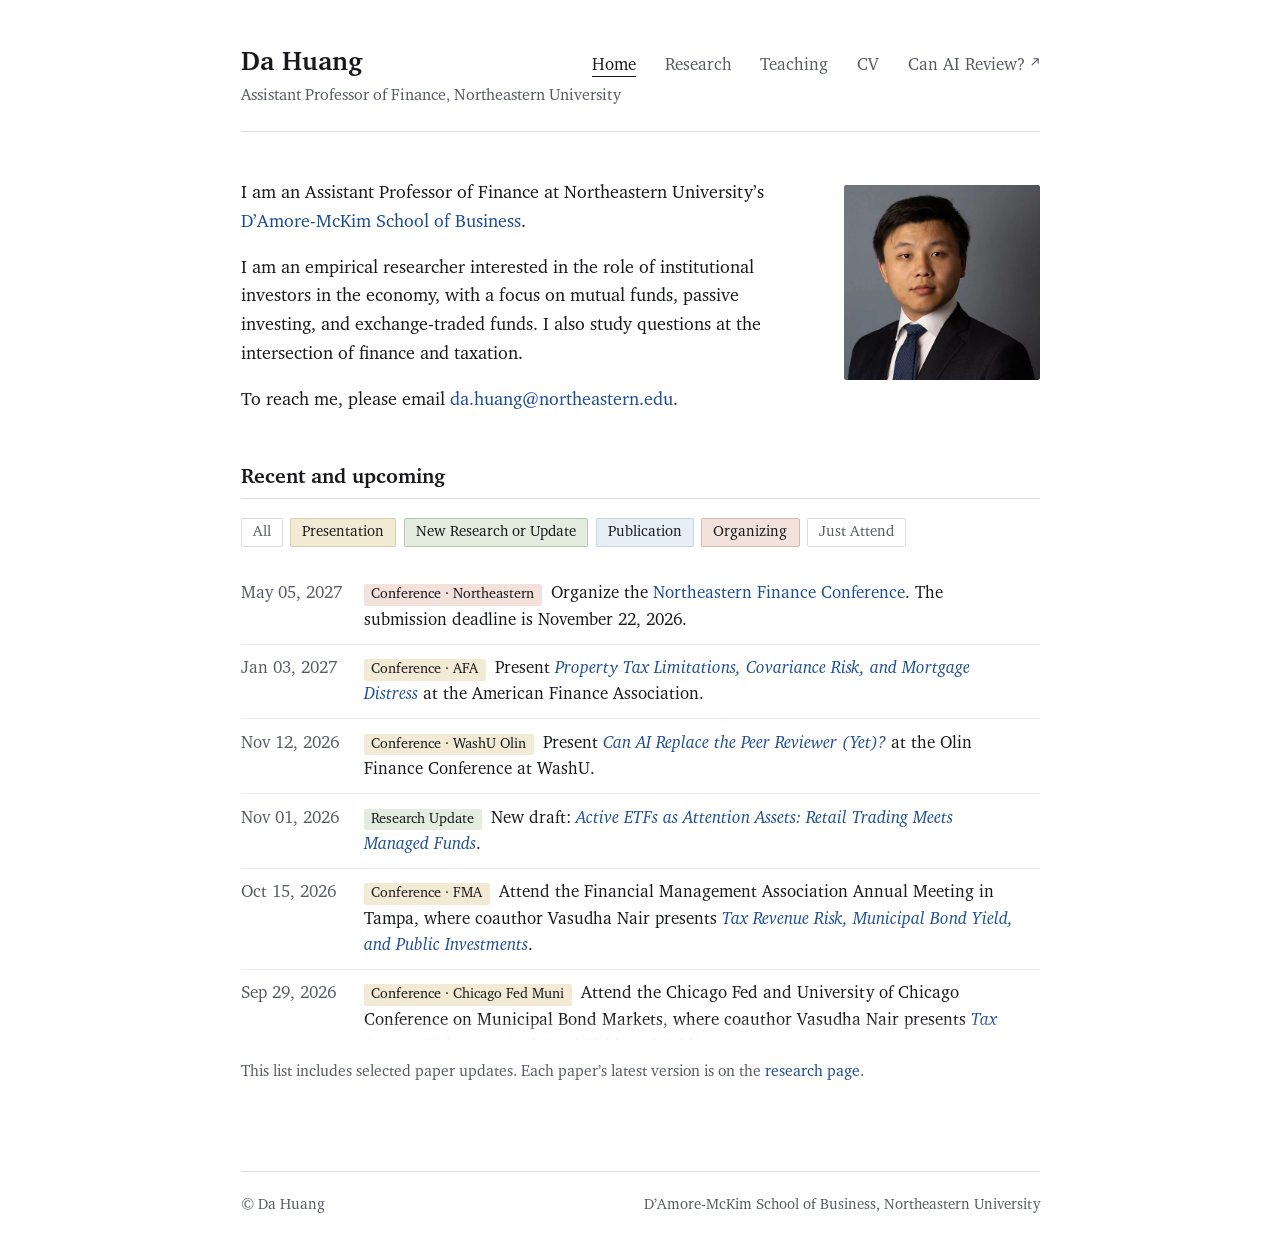
==== commit 1d10420e: "Feed: the full tag text, the scroll box, and the yellow highlight again - Each tag has its full text" ====
--- a/index.html
+++ b/index.html
@@ -74,149 +74,148 @@
 
       <ul class="recent-feed">
         <li class="recent-entry" data-category="organize">
-          <span class="when">May 05, 2027</span><span class="kind organize">Northeastern</span>Organize the <a href="https://damore-mckim.northeastern.edu/finance-conference/" target="_blank" rel="noopener">Northeastern Finance Conference</a>. The submission deadline is November 22, 2026.
-        </li>
-        <li class="recent-entry" data-category="presentation">
-          <span class="when">Jan 03, 2027</span><span class="kind conference">AFA</span>Present <a href="https://papers.ssrn.com/sol3/papers.cfm?abstract_id=4332670" target="_blank" rel="noopener"><em>Property Tax Limitations, Covariance Risk, and Mortgage Distress</em></a> at the American Finance Association.
-        </li>
-        <li class="recent-entry" data-category="event">
-          <span class="when">Dec 05, 2026</span><span class="kind event">FRA</span>Attend the Financial Research Association Conference.
-        </li>
-        <li class="recent-entry" data-category="presentation">
-          <span class="when">Nov 12, 2026</span><span class="kind conference">WashU Olin</span>Present <a href="https://papers.ssrn.com/sol3/papers.cfm?abstract_id=6872380" target="_blank" rel="noopener"><em>Can AI Replace the Peer Reviewer (Yet)?</em></a> at the Olin Finance Conference at WashU.
-        </li>
-        <li class="recent-entry" data-category="new">
-          <span class="when">Nov 01, 2026</span><span class="kind new">Update</span>New draft: <a href="https://papers.ssrn.com/sol3/papers.cfm?abstract_id=5426275" target="_blank" rel="noopener"><em>Active ETFs as Attention Assets: Retail Trading Meets Managed Funds</em></a>.
-        </li>
-        <li class="recent-entry" data-category="presentation">
-          <span class="when">Oct 15, 2026</span><span class="kind conference">FMA</span>Attend the Financial Management Association Annual Meeting in Tampa, where coauthor Vasudha Nair presents <a href="research.html#tax-revenue-risk"><em>Tax Revenue Risk, Municipal Bond Yield, and Public Investments</em></a>.
-        </li>
-        <li class="recent-entry" data-category="event">
-          <span class="when">Oct 01, 2026</span><span class="kind event">Four Corners</span>Attend the Four Corners Index Investing Fall Conference at the DFA.
-        </li>
-        <li class="recent-entry" data-category="presentation">
-          <span class="when">Sep 29, 2026</span><span class="kind conference">Chicago Fed Muni</span>Attend the Chicago Fed and University of Chicago Conference on Municipal Bond Markets, where coauthor Vasudha Nair presents <a href="research.html#tax-revenue-risk"><em>Tax Revenue Risk, Municipal Bond Yield, and Public Investments</em></a>.
-        </li>
-        <li class="recent-entry" data-category="new">
-          <span class="when">Sep 07, 2026</span><span class="kind new">Update</span>New draft: <a href="https://papers.ssrn.com/sol3/papers.cfm?abstract_id=6872380" target="_blank" rel="noopener"><em>Can AI Replace the Peer Reviewer (Yet)?</em></a>, now covering ten frontier models from Anthropic and OpenAI, from Opus 4.5 and GPT-5.1 through <span class="mark">Fable 5.1</span> and <span class="mark">GPT-6 Astra</span>. Also see results at <a href="https://canaireview.com" target="_blank" rel="noopener">CanAIReview.com</a>.
-        </li>
-        <li class="recent-entry" data-category="new">
-          <span class="when">Aug 13, 2026</span><span class="kind new">Update</span>New draft: <a href="https://papers.ssrn.com/sol3/papers.cfm?abstract_id=5200592" target="_blank" rel="noopener"><em>All Shareholder Votes Are Not Created Equal</em></a>.
-        </li>
-        <li class="recent-entry" data-category="event">
-          <span class="when">Jul 18, 2026</span><span class="kind event">NBER SI</span>Attend the NBER SI Financial Market Structure.
-        </li>
-        <li class="recent-entry" data-category="event">
-          <span class="when">Jun 12, 2026</span><span class="kind event">FTG Bridging</span>Attend the FTG Conference on Bridging Theory and Empirical Research in Finance at Boston College.
+          <span class="when">May 05, 2027</span><span class="kind organize">Conference &middot; Northeastern</span>Organize the <a href="https://damore-mckim.northeastern.edu/finance-conference/" target="_blank" rel="noopener">Northeastern Finance Conference</a>. The submission deadline is November 22, 2026.
+        </li>
+        <li class="recent-entry" data-category="presentation">
+          <span class="when">Jan 03, 2027</span><span class="kind conference">Conference &middot; AFA</span>Present <a href="https://papers.ssrn.com/sol3/papers.cfm?abstract_id=4332670" target="_blank" rel="noopener"><em>Property Tax Limitations, Covariance Risk, and Mortgage Distress</em></a> at the American Finance Association.
+        </li>
+        <li class="recent-entry" data-category="event">
+          <span class="when">Dec 05, 2026</span><span class="kind event">Conference &middot; FRA</span>Attend the Financial Research Association Conference.
+        </li>
+        <li class="recent-entry" data-category="presentation">
+          <span class="when">Nov 12, 2026</span><span class="kind conference">Conference &middot; WashU Olin</span>Present <a href="https://papers.ssrn.com/sol3/papers.cfm?abstract_id=6872380" target="_blank" rel="noopener"><em>Can AI Replace the Peer Reviewer (Yet)?</em></a> at the Olin Finance Conference at WashU.
+        </li>
+        <li class="recent-entry" data-category="new">
+          <span class="when">Nov 01, 2026</span><span class="kind new">Research Update</span>New draft: <a href="https://papers.ssrn.com/sol3/papers.cfm?abstract_id=5426275" target="_blank" rel="noopener"><em>Active ETFs as Attention Assets: Retail Trading Meets Managed Funds</em></a>.
+        </li>
+        <li class="recent-entry" data-category="presentation">
+          <span class="when">Oct 15, 2026</span><span class="kind conference">Conference &middot; FMA</span>Attend the Financial Management Association Annual Meeting in Tampa, where coauthor Vasudha Nair presents <a href="research.html#tax-revenue-risk"><em>Tax Revenue Risk, Municipal Bond Yield, and Public Investments</em></a>.
+        </li>
+        <li class="recent-entry" data-category="event">
+          <span class="when">Oct 01, 2026</span><span class="kind event">Conference &middot; Four Corners</span>Attend the Four Corners Index Investing Fall Conference at the DFA.
+        </li>
+        <li class="recent-entry" data-category="presentation">
+          <span class="when">Sep 29, 2026</span><span class="kind conference">Conference &middot; Chicago Fed Muni</span>Attend the Chicago Fed and University of Chicago Conference on Municipal Bond Markets, where coauthor Vasudha Nair presents <a href="research.html#tax-revenue-risk"><em>Tax Revenue Risk, Municipal Bond Yield, and Public Investments</em></a>.
+        </li>
+        <li class="recent-entry" data-category="new">
+          <span class="when">Sep 07, 2026</span><span class="kind new">Research Update</span>New draft: <a href="https://papers.ssrn.com/sol3/papers.cfm?abstract_id=6872380" target="_blank" rel="noopener"><em>Can AI Replace the Peer Reviewer (Yet)?</em></a>, now covering ten frontier models from Anthropic and OpenAI, from Opus 4.5 and GPT-5.1 through <span class="mark">Fable 5.1</span> and <span class="mark">GPT-6 Astra</span>. Also see results at <a href="https://canaireview.com" target="_blank" rel="noopener">CanAIReview.com</a>.
+        </li>
+        <li class="recent-entry" data-category="new">
+          <span class="when">Aug 13, 2026</span><span class="kind new">Research Update</span>New draft: <a href="https://papers.ssrn.com/sol3/papers.cfm?abstract_id=5200592" target="_blank" rel="noopener"><em>All Shareholder Votes Are Not Created Equal</em></a>.
+        </li>
+        <li class="recent-entry" data-category="event">
+          <span class="when">Jul 18, 2026</span><span class="kind event">Conference &middot; NBER SI</span>Attend the NBER SI Financial Market Structure.
+        </li>
+        <li class="recent-entry" data-category="event">
+          <span class="when">Jun 12, 2026</span><span class="kind event">Conference &middot; FTG Bridging</span>Attend the FTG Conference on Bridging Theory and Empirical Research in Finance at Boston College.
         </li>
         <li class="recent-entry" data-category="new">
           <span class="when">Jun 03, 2026</span><span class="kind new">New Research</span>New paper: <a href="https://papers.ssrn.com/sol3/papers.cfm?abstract_id=6872380" target="_blank" rel="noopener"><span class="mark"><em>Can AI Replace the Peer Reviewer (Yet)?</em></span></a> We compare human and AI review scores for Utah Winter Finance Conference papers and find that AI complements but cannot replace human reviewers in scientific evaluation. Companion paper to the website <a href="https://canaireview.com" target="_blank" rel="noopener"><span class="mark">CanAIReview.com</span></a>.
         </li>
         <li class="recent-entry" data-category="presentation">
-          <span class="when">May 08, 2026</span><span class="kind conference">CFMR</span>Present <a href="https://papers.ssrn.com/sol3/papers.cfm?abstract_id=5426275" target="_blank" rel="noopener"><em>Active ETFs as Attention Assets: Retail Trading Meets Managed Funds</em></a> at the Conference on Financial Market Regulation at the SEC. <span class="mark">One of only two papers on the program</span> featured in Commissioner Uyeda&rsquo;s <a href="https://www.sec.gov/newsroom/speeches-statements/uyeda-remarks-conference-financial-market-regulation-050726#_ftn7:~:text=Da%20Huang,Managed%20Funds%20(Apr.%202026)" target="_blank" rel="noopener">remarks</a>.
+          <span class="when">May 08, 2026</span><span class="kind conference">Conference &middot; CFMR</span>Present <a href="https://papers.ssrn.com/sol3/papers.cfm?abstract_id=5426275" target="_blank" rel="noopener"><em>Active ETFs as Attention Assets: Retail Trading Meets Managed Funds</em></a> at the Conference on Financial Market Regulation at the SEC. <span class="mark">One of only two papers on the program</span> featured in Commissioner Uyeda&rsquo;s <a href="https://www.sec.gov/newsroom/speeches-statements/uyeda-remarks-conference-financial-market-regulation-050726#_ftn7:~:text=Da%20Huang,Managed%20Funds%20(Apr.%202026)" target="_blank" rel="noopener">remarks</a>.
         </li>
         <li class="recent-entry" data-category="organize">
-          <span class="when">May 07, 2026</span><span class="kind organize">Four Corners</span>Organize and host the Four Corners Index Investing Conference at Northeastern University.
-        </li>
-        <li class="recent-entry" data-category="presentation">
-          <span class="when">May 07, 2026</span><span class="kind conference">Four Corners</span>Attend the Four Corners Index Investing Conference, where coauthor Davidson Heath presents <a href="https://papers.ssrn.com/sol3/papers.cfm?abstract_id=5200592" target="_blank" rel="noopener"><em>All Shareholder Votes Are Not Created Equal</em></a>.
+          <span class="when">May 07, 2026</span><span class="kind organize">Conference &middot; Four Corners</span>Organize and host the Four Corners Index Investing Conference at Northeastern University.
+        </li>
+        <li class="recent-entry" data-category="presentation">
+          <span class="when">May 07, 2026</span><span class="kind conference">Conference &middot; Four Corners</span>Attend the Four Corners Index Investing Conference, where coauthor Davidson Heath presents <a href="https://papers.ssrn.com/sol3/papers.cfm?abstract_id=5200592" target="_blank" rel="noopener"><em>All Shareholder Votes Are Not Created Equal</em></a>.
         </li>
         <li class="recent-entry" data-category="new">
           <span class="when">May 03, 2026</span><span class="kind new">New Research</span>Launch <a href="https://canaireview.com" target="_blank" rel="noopener"><span class="mark">CanAIReview.com</span></a> &mdash; measuring whether large language models can substitute for human reviewers in academic peer review.
         </li>
         <li class="recent-entry" data-category="presentation">
-          <span class="when">Apr 17, 2026</span><span class="kind seminar">UConn</span>Present <a href="https://papers.ssrn.com/sol3/papers.cfm?abstract_id=5426275" target="_blank" rel="noopener"><em>Active ETFs as Attention Assets: Retail Trading Meets Managed Funds</em></a> at the University of Connecticut.
-        </li>
-        <li class="recent-entry" data-category="event">
-          <span class="when">Mar 20, 2026</span><span class="kind event">Napa</span>Attend the UC Davis-FMA Napa Finance Conference.
-        </li>
-        <li class="recent-entry" data-category="presentation">
-          <span class="when">Mar 13, 2026</span><span class="kind conference">MFA</span>Present <a href="https://papers.ssrn.com/sol3/papers.cfm?abstract_id=5200592" target="_blank" rel="noopener"><em>All Shareholder Votes Are Not Created Equal</em></a> at the Midwest Finance Association Annual Meeting.
-        </li>
-        <li class="recent-entry" data-category="event">
-          <span class="when">Feb 26, 2026</span><span class="kind event">ASU Sonoran</span>Attend the ASU Sonoran Winter Finance Conference.
-        </li>
-        <li class="recent-entry" data-category="event">
-          <span class="when">Feb 04, 2026</span><span class="kind event">UWFC</span>Attend the Utah Winter Finance Conference.
-        </li>
-        <li class="recent-entry" data-category="event">
-          <span class="when">Jan 03, 2026</span><span class="kind event">AFA</span>Attend the American Finance Association Annual Meeting in Philadelphia.
-        </li>
-        <li class="recent-entry" data-category="event">
-          <span class="when">Dec 06, 2025</span><span class="kind event">FRA</span>Attend the Financial Research Association Conference.
-        </li>
-        <li class="recent-entry" data-category="event">
-          <span class="when">Dec 05, 2025</span><span class="kind event">NBER Big Data</span>Attend the NBER Big Data Winter Conference.
+          <span class="when">Apr 17, 2026</span><span class="kind seminar">Seminar &middot; UConn</span>Present <a href="https://papers.ssrn.com/sol3/papers.cfm?abstract_id=5426275" target="_blank" rel="noopener"><em>Active ETFs as Attention Assets: Retail Trading Meets Managed Funds</em></a> at the University of Connecticut.
+        </li>
+        <li class="recent-entry" data-category="event">
+          <span class="when">Mar 20, 2026</span><span class="kind event">Conference &middot; Napa</span>Attend the UC Davis-FMA Napa Finance Conference.
+        </li>
+        <li class="recent-entry" data-category="presentation">
+          <span class="when">Mar 13, 2026</span><span class="kind conference">Conference &middot; MFA</span>Present <a href="https://papers.ssrn.com/sol3/papers.cfm?abstract_id=5200592" target="_blank" rel="noopener"><em>All Shareholder Votes Are Not Created Equal</em></a> at the Midwest Finance Association Annual Meeting.
+        </li>
+        <li class="recent-entry" data-category="event">
+          <span class="when">Feb 26, 2026</span><span class="kind event">Conference &middot; ASU Sonoran</span>Attend the ASU Sonoran Winter Finance Conference.
+        </li>
+        <li class="recent-entry" data-category="event">
+          <span class="when">Feb 04, 2026</span><span class="kind event">Conference &middot; UWFC</span>Attend the Utah Winter Finance Conference.
+        </li>
+        <li class="recent-entry" data-category="event">
+          <span class="when">Jan 03, 2026</span><span class="kind event">Conference &middot; AFA</span>Attend the American Finance Association Annual Meeting in Philadelphia.
+        </li>
+        <li class="recent-entry" data-category="event">
+          <span class="when">Dec 06, 2025</span><span class="kind event">Conference &middot; FRA</span>Attend the Financial Research Association Conference.
+        </li>
+        <li class="recent-entry" data-category="event">
+          <span class="when">Dec 05, 2025</span><span class="kind event">Conference &middot; NBER Big Data</span>Attend the NBER Big Data Winter Conference.
         </li>
         <li class="recent-entry" data-category="publication">
           <span class="when">Nov 05, 2025</span><span class="kind published">JFQA</span><a href="https://doi.org/10.1017/S0022109025102378" target="_blank" rel="noopener">ETF Sampling and Index Arbitrage</a>, with Jonathan Brogaard and Davidson Heath, in the <em>Journal of Financial and Quantitative Analysis</em>, Volume 61, Issue 2 (March 2026), pp. 547&ndash;579.
         </li>
         <li class="recent-entry" data-category="event">
-          <span class="when">Sep 26, 2025</span><span class="kind event">Four Corners</span>Attend the Four Corners Index Investing Fall Conference at ICI.
-        </li>
-        <li class="recent-entry" data-category="event">
-          <span class="when">Jul 12, 2025</span><span class="kind event">NBER Big Data</span>Attend the NBER Big Data Summer Conference.
-        </li>
-        <li class="recent-entry" data-category="presentation">
-          <span class="when">Jun 16, 2025</span><span class="kind workshop">ICI</span>Present <a href="https://papers.ssrn.com/sol3/papers.cfm?abstract_id=5426275" target="_blank" rel="noopener"><em>Active ETFs as Attention Assets: Retail Trading Meets Managed Funds</em></a> at the ICI Summer Research Workshop.
-        </li>
-        <li class="recent-entry" data-category="presentation">
-          <span class="when">May 22, 2025</span><span class="kind conference">Cavalcade NA</span>Present <a href="https://papers.ssrn.com/sol3/papers.cfm?abstract_id=5200592" target="_blank" rel="noopener"><em>All Shareholder Votes Are Not Created Equal</em></a> at the SFS Cavalcade North America.
-        </li>
-        <li class="recent-entry" data-category="event">
-          <span class="when">May 04, 2025</span><span class="kind event">Four Corners</span>Attend the Four Corners Index Investing Spring Conference at Vanderbilt.
-        </li>
-        <li class="recent-entry" data-category="event">
-          <span class="when">Apr 24, 2025</span><span class="kind event">Kentucky</span>Attend the Kentucky Finance Conference.
-        </li>
-        <li class="recent-entry" data-category="presentation">
-          <span class="when">Apr 11, 2025</span><span class="kind conference">Drexel Governance</span>Present <a href="https://papers.ssrn.com/sol3/papers.cfm?abstract_id=5200592" target="_blank" rel="noopener"><em>All Shareholder Votes Are Not Created Equal</em></a> at the Corporate Governance Conference at Drexel University.
-        </li>
-        <li class="recent-entry" data-category="event">
-          <span class="when">Mar 22, 2025</span><span class="kind event">Napa</span>Attend the UC Davis-FMA Napa Finance Conference.
-        </li>
-        <li class="recent-entry" data-category="event">
-          <span class="when">Feb 13, 2025</span><span class="kind event">ASU Sonoran</span>Attend the ASU Sonoran Winter Finance Conference.
-        </li>
-        <li class="recent-entry" data-category="event">
-          <span class="when">Feb 05, 2025</span><span class="kind event">UWFC</span>Attend the Utah Winter Finance Conference.
-        </li>
-        <li class="recent-entry" data-category="event">
-          <span class="when">Dec 13, 2024</span><span class="kind event">NBER Big Data</span>Attend the NBER Big Data Winter Conference.
-        </li>
-        <li class="recent-entry" data-category="event">
-          <span class="when">Dec 07, 2024</span><span class="kind event">FRA</span>Attend the Financial Research Association Conference.
-        </li>
-        <li class="recent-entry" data-category="event">
-          <span class="when">Oct 16, 2024</span><span class="kind event">Four Corners</span>Attend the Four Corners Index Investing Fall Conference at the University of Washington.
-        </li>
-        <li class="recent-entry" data-category="event">
-          <span class="when">Jun 13, 2024</span><span class="kind event">FTG Bridging</span>Attend the FTG Conference on Bridging Theory and Empirical Research in Finance at Boston College.
-        </li>
-        <li class="recent-entry" data-category="event">
-          <span class="when">May 23, 2024</span><span class="kind event">Four Corners</span>Attend the Four Corners Index Investing Spring Conference at UVA Darden.
+          <span class="when">Sep 26, 2025</span><span class="kind event">Conference &middot; Four Corners</span>Attend the Four Corners Index Investing Fall Conference at ICI.
+        </li>
+        <li class="recent-entry" data-category="event">
+          <span class="when">Jul 12, 2025</span><span class="kind event">Conference &middot; NBER Big Data</span>Attend the NBER Big Data Summer Conference.
+        </li>
+        <li class="recent-entry" data-category="presentation">
+          <span class="when">Jun 16, 2025</span><span class="kind workshop">Workshop &middot; ICI</span>Present <a href="https://papers.ssrn.com/sol3/papers.cfm?abstract_id=5426275" target="_blank" rel="noopener"><em>Active ETFs as Attention Assets: Retail Trading Meets Managed Funds</em></a> at the ICI Summer Research Workshop.
+        </li>
+        <li class="recent-entry" data-category="presentation">
+          <span class="when">May 22, 2025</span><span class="kind conference">Conference &middot; Cavalcade NA</span>Present <a href="https://papers.ssrn.com/sol3/papers.cfm?abstract_id=5200592" target="_blank" rel="noopener"><em>All Shareholder Votes Are Not Created Equal</em></a> at the SFS Cavalcade North America.
+        </li>
+        <li class="recent-entry" data-category="event">
+          <span class="when">May 04, 2025</span><span class="kind event">Conference &middot; Four Corners</span>Attend the Four Corners Index Investing Spring Conference at Vanderbilt.
+        </li>
+        <li class="recent-entry" data-category="event">
+          <span class="when">Apr 24, 2025</span><span class="kind event">Conference &middot; Kentucky</span>Attend the Kentucky Finance Conference.
+        </li>
+        <li class="recent-entry" data-category="presentation">
+          <span class="when">Apr 11, 2025</span><span class="kind conference">Conference &middot; Drexel Governance</span>Present <a href="https://papers.ssrn.com/sol3/papers.cfm?abstract_id=5200592" target="_blank" rel="noopener"><em>All Shareholder Votes Are Not Created Equal</em></a> at the Corporate Governance Conference at Drexel University.
+        </li>
+        <li class="recent-entry" data-category="event">
+          <span class="when">Mar 22, 2025</span><span class="kind event">Conference &middot; Napa</span>Attend the UC Davis-FMA Napa Finance Conference.
+        </li>
+        <li class="recent-entry" data-category="event">
+          <span class="when">Feb 13, 2025</span><span class="kind event">Conference &middot; ASU Sonoran</span>Attend the ASU Sonoran Winter Finance Conference.
+        </li>
+        <li class="recent-entry" data-category="event">
+          <span class="when">Feb 05, 2025</span><span class="kind event">Conference &middot; UWFC</span>Attend the Utah Winter Finance Conference.
+        </li>
+        <li class="recent-entry" data-category="event">
+          <span class="when">Dec 13, 2024</span><span class="kind event">Conference &middot; NBER Big Data</span>Attend the NBER Big Data Winter Conference.
+        </li>
+        <li class="recent-entry" data-category="event">
+          <span class="when">Dec 07, 2024</span><span class="kind event">Conference &middot; FRA</span>Attend the Financial Research Association Conference.
+        </li>
+        <li class="recent-entry" data-category="event">
+          <span class="when">Oct 16, 2024</span><span class="kind event">Conference &middot; Four Corners</span>Attend the Four Corners Index Investing Fall Conference at the University of Washington.
+        </li>
+        <li class="recent-entry" data-category="event">
+          <span class="when">Jun 13, 2024</span><span class="kind event">Conference &middot; FTG Bridging</span>Attend the FTG Conference on Bridging Theory and Empirical Research in Finance at Boston College.
+        </li>
+        <li class="recent-entry" data-category="event">
+          <span class="when">May 23, 2024</span><span class="kind event">Conference &middot; Four Corners</span>Attend the Four Corners Index Investing Spring Conference at UVA Darden.
         </li>
         <li class="recent-entry" data-category="publication">
           <span class="when">Apr 17, 2024</span><span class="kind published">JF</span><a href="https://onlinelibrary.wiley.com/doi/full/10.1111/jofi.13337" target="_blank" rel="noopener">Non-Standard Errors</a>, Menkveld et al., in the <em>Journal of Finance</em>, Volume 79, Issue 3 (June 2024), pp. 2339&ndash;2390.
         </li>
         <li class="recent-entry" data-category="event">
-          <span class="when">Feb 08, 2024</span><span class="kind event">ASU Sonoran</span>Attend the ASU Sonoran Winter Finance Conference.
-        </li>
-        <li class="recent-entry" data-category="event">
-          <span class="when">Jan 31, 2024</span><span class="kind event">UWFC</span>Attend the Utah Winter Finance Conference.
-        </li>
-        <li class="recent-entry" data-category="event">
-          <span class="when">Jan 05, 2024</span><span class="kind event">AFA</span>Attend the American Finance Association Annual Meeting in San Antonio.
-        </li>
-        <li class="recent-entry" data-category="event">
-          <span class="when">Dec 09, 2023</span><span class="kind event">FRA</span>Attend the Financial Research Association Conference.
-        </li>
-        <li class="recent-entry" data-category="event">
-          <span class="when">Oct 26, 2023</span><span class="kind event">Four Corners</span>Attend the Four Corners Index Investing Fall Conference at Vanguard.
+          <span class="when">Feb 08, 2024</span><span class="kind event">Conference &middot; ASU Sonoran</span>Attend the ASU Sonoran Winter Finance Conference.
+        </li>
+        <li class="recent-entry" data-category="event">
+          <span class="when">Jan 31, 2024</span><span class="kind event">Conference &middot; UWFC</span>Attend the Utah Winter Finance Conference.
+        </li>
+        <li class="recent-entry" data-category="event">
+          <span class="when">Jan 05, 2024</span><span class="kind event">Conference &middot; AFA</span>Attend the American Finance Association Annual Meeting in San Antonio.
+        </li>
+        <li class="recent-entry" data-category="event">
+          <span class="when">Dec 09, 2023</span><span class="kind event">Conference &middot; FRA</span>Attend the Financial Research Association Conference.
+        </li>
+        <li class="recent-entry" data-category="event">
+          <span class="when">Oct 26, 2023</span><span class="kind event">Conference &middot; Four Corners</span>Attend the Four Corners Index Investing Fall Conference at Vanguard.
         </li>
         <li class="recent-empty">No items in the selected categories.</li>
       </ul>
-      <button type="button" class="feed-more" hidden>Show earlier entries</button>
       <p class="feed-note">This list includes selected paper updates. Each paper&rsquo;s latest version is on the <a href="research.html">research page</a>.</p>
     </section>
 
@@ -225,10 +224,7 @@
       const buttons = document.querySelectorAll('.filter-badge');
       const feed    = document.querySelector('.recent-feed');
       const entries = document.querySelectorAll('.recent-entry[data-category]');
-      const more    = document.querySelector('.feed-more');
       const state = { presentation: true, new: true, publication: true, organize: true, event: false };
-      const LIMIT = 10;       // entries on the page before "Show earlier entries"
-      let expanded = false;
 
       function render() {
         let visibleCount = 0;
@@ -236,14 +232,8 @@
           const show = state[el.dataset.category];
           el.classList.toggle('is-hidden', !show);
           if (show) visibleCount++;
-          // Past the limit, an entry is behind "Show earlier entries".
-          el.classList.toggle('is-older', show && !expanded && visibleCount > LIMIT);
         });
         feed.classList.toggle('is-empty', visibleCount === 0);
-
-        more.hidden = visibleCount <= LIMIT;
-        more.textContent = expanded ? 'Show fewer entries' : 'Show earlier entries';
-        more.setAttribute('aria-expanded', expanded ? 'true' : 'false');
 
         buttons.forEach(btn => {
           const f = btn.dataset.filter;
@@ -271,12 +261,6 @@
         });
       });
 
-      more.addEventListener('click', () => {
-        expanded = !expanded;
-        render();
-        if (!expanded) more.scrollIntoView({ block: 'nearest' });
-      });
-
       render();
     })();
     </script>
--- a/stylesheets/styles.css
+++ b/stylesheets/styles.css
@@ -39,7 +39,8 @@
 :root {
   --ink:    #16181c;   /* text */
   --ink-2:  #555a63;   /* dates, meta lines, footer */
-  --rule:   #d9dce1;   /* hairlines */
+  --rule:      #d9dce1;   /* lines under the header and the section headings */
+  --rule-soft: #e7e9ec;   /* lighter lines between entries */
   --link:   #1b4b91;   /* the one color */
   --paper:  #ffffff;
 
@@ -49,9 +50,16 @@
   --page:    47rem;    /* content width */
   --measure: 39rem;    /* longest line of running prose */
   --gutter:  1.5rem;   /* side padding */
-  --key:     7.25rem;  /* feed, column 1: the date */
-  --tag:     9.25rem;  /* feed, column 2: the venue's short name */
+  --key:     7.25rem;  /* feed: the date column */
   --num:     2.4rem;   /* left column: paper numbers */
+
+  /* The five kinds of feed entry. A tag and its filter button have the
+     same tint; the edge color is the button's border. */
+  --tint-presentation: #f3ead6;  --edge-presentation: #d9cda6;
+  --tint-new:          #e3ecdf;  --edge-new:          #b7c7af;
+  --tint-publication:  #e8eef6;  --edge-publication:  #c9d4e3;
+  --tint-organize:     #f3e1dc;  --edge-organize:     #d9b9ae;
+  --tint-event:        #ece6f3;  --edge-event:        #c9bdd9;
 }
 
 *, *::before, *::after { box-sizing: border-box; }
@@ -241,123 +249,165 @@
 
 /* ---------- Home: the feed ---------- */
 
-/* Category switches. Each is a button with aria-pressed; the box before
-   the label shows the state. */
+/* Filter buttons. Each has aria-pressed. A pressed button has the tint
+   of its kind, so the row of buttons is also the legend for the tags. */
 .recent-filters {
   display: flex;
   flex-wrap: wrap;
-  gap: 0.35rem 1.5rem;
+  gap: 0.45rem;
   margin: 0 0 1rem;
 }
 
 .filter-badge {
-  display: inline-flex;
-  align-items: center;
-  gap: 0.45em;
-  margin: 0;
-  padding: 0.1rem 0;
-  border: 0;
-  background: none;
+  margin: 0;
+  padding: 0.16rem 0.65rem;
+  border: 1px solid var(--rule);
+  border-radius: 2px;
+  background: var(--paper);
   font: inherit;
-  font-size: 0.94rem;
+  font-size: 0.88rem;
+  line-height: 1.45;
   color: var(--ink-2);
   cursor: pointer;
   user-select: none;
   -webkit-user-select: none;
 }
 
-.filter-badge::before {
-  content: "";
-  flex: none;
-  width: 0.82em;
-  height: 0.82em;
-  border: 1px solid #8b9099;
-  border-radius: 2px;
-  background: var(--paper) center / 100% no-repeat;
-}
-
-.filter-badge:hover { color: var(--ink); }
-.filter-badge:hover::before { border-color: var(--ink); }
+.filter-badge:hover {
+  color: var(--ink);
+  border-color: #b4b9c1;
+}
 
 .filter-badge[aria-pressed="true"] { color: var(--ink); }
 
-.filter-badge[aria-pressed="true"]::before {
-  border-color: var(--link);
-  background-color: var(--link);
-  background-image: url("data:image/svg+xml,%3Csvg xmlns='http://www.w3.org/2000/svg' viewBox='0 0 12 12'%3E%3Cpath d='M2.6 6.3 5 8.6 9.4 3.7' fill='none' stroke='white' stroke-width='1.7' stroke-linecap='round' stroke-linejoin='round'/%3E%3C/svg%3E");
-}
-
-/* Entries: three columns. The date, the venue's short name, the sentence.
-   The date and the tag are placed in the entry's left padding, so the
-   sentence needs no wrapper element. */
+.filter-badge[aria-pressed="true"][data-filter="all"]          { background: #eceef1;                  border-color: #cdd1d7; }
+.filter-badge[aria-pressed="true"][data-filter="presentation"] { background: var(--tint-presentation); border-color: var(--edge-presentation); }
+.filter-badge[aria-pressed="true"][data-filter="new"]          { background: var(--tint-new);          border-color: var(--edge-new); }
+.filter-badge[aria-pressed="true"][data-filter="publication"]  { background: var(--tint-publication);  border-color: var(--edge-publication); }
+.filter-badge[aria-pressed="true"][data-filter="organize"]     { background: var(--tint-organize);     border-color: var(--edge-organize); }
+.filter-badge[aria-pressed="true"][data-filter="event"]        { background: var(--tint-event);        border-color: var(--edge-event); }
+
+/* The list is a box of fixed height that scrolls, so the page stays
+   short while the history grows. A soft fade at its top and bottom
+   edges, and a scrollbar that is always visible, show that it scrolls. */
 .recent-feed {
   list-style: none;
   margin: 0;
   padding: 0;
-}
-
+  height: 28rem;
+  overflow-y: auto;
+  position: relative;
+}
+
+.recent-feed::before,
+.recent-feed::after {
+  content: "";
+  display: block;
+  position: sticky;
+  left: 0;
+  right: 0;
+  height: 20px;
+  pointer-events: none;
+  z-index: 2;
+}
+
+/* Each fade overlaps the entries by 14px and has 6px of its own, so the
+   first and the last line of text are clear of it at either end. */
+.recent-feed::before {
+  top: 0;
+  margin-bottom: -14px;
+  background: linear-gradient(to bottom, var(--paper), rgba(255, 255, 255, 0));
+}
+
+.recent-feed::after {
+  bottom: 0;
+  margin-top: -14px;
+  background: linear-gradient(to top, var(--paper), rgba(255, 255, 255, 0));
+}
+
+/* Chrome and Safari: a thin scrollbar that does not hide itself. */
+.recent-feed::-webkit-scrollbar { width: 9px; }
+
+.recent-feed::-webkit-scrollbar-track {
+  background: #eef0f2;
+  border-radius: 5px;
+}
+
+.recent-feed::-webkit-scrollbar-thumb {
+  background: #b4b9c1;
+  border-radius: 5px;
+  border: 2px solid #eef0f2;
+  background-clip: padding-box;
+}
+
+.recent-feed::-webkit-scrollbar-thumb:hover {
+  background: #8b9099;
+  background-clip: padding-box;
+}
+
+/* Firefox has no such pseudo-elements; it takes the standard properties.
+   (Giving them to Chrome as well would switch its rules above off.) */
+@supports not selector(::-webkit-scrollbar) {
+  .recent-feed {
+    scrollbar-width: thin;
+    scrollbar-color: #b4b9c1 #eef0f2;
+  }
+}
+
+/* Entries: the date in a left column, then the tag and the sentence
+   together, and a light line between entries. The date is placed in the
+   entry's left padding, so the sentence needs no wrapper element. */
 .recent-entry {
   position: relative;
-  padding: 0.4rem 0 0.4rem calc(var(--key) + var(--tag));
-}
-
-.recent-entry .when,
+  padding: 0.62rem 1rem 0.62rem var(--key);
+  border-bottom: 1px solid var(--rule-soft);
+}
+
+.recent-entry .when {
+  position: absolute;
+  left: 0;
+  top: 0.62rem;
+  color: var(--ink-2);
+  font-variant-numeric: lining-nums tabular-nums;
+  white-space: nowrap;
+}
+
+/* The tag: "Conference · AFA" on the tint of its kind, at the start of
+   the sentence. (A tag column was tried on 2026-11-09. With the full tag
+   text, the column left the sentences too narrow, and a tag wrapped to
+   two lines had a box as wide as the column.) */
 .kind {
-  position: absolute;
-  top: 0.4rem;
-  color: var(--ink-2);
+  display: inline-block;
+  margin-right: 0.55rem;
+  padding: 0 0.45rem;
+  border-radius: 2px;
+  font-size: 0.84rem;
+  line-height: 1.5;
+  color: var(--ink);
   white-space: nowrap;
 }
 
-.recent-entry .when {
-  left: 0;
-  font-variant-numeric: lining-nums tabular-nums;
-}
-
-/* The tag is plain text. Every kind (conference, seminar, workshop,
-   event, organize, published, new) has the same look; the class on the
-   span records the kind and has no style of its own. */
-.kind {
-  left: var(--key);
-  width: calc(var(--tag) - 1rem);
-  overflow: hidden;
-  text-overflow: ellipsis;
-}
-
-.recent-entry.is-hidden,
-.recent-entry.is-older { display: none; }
+.kind.conference,
+.kind.seminar,
+.kind.workshop  { background: var(--tint-presentation); }
+.kind.new       { background: var(--tint-new); }
+.kind.published { background: var(--tint-publication); }
+.kind.organize  { background: var(--tint-organize); }
+.kind.event     { background: var(--tint-event); }
+
+.recent-entry.is-hidden { display: none; }
 
 .recent-empty {
   display: none;
-  padding: 0.4rem 0 0.4rem calc(var(--key) + var(--tag));
+  padding: 0.62rem 1rem 0.62rem var(--key);
   color: var(--ink-2);
   font-style: italic;
 }
 
 .recent-feed.is-empty .recent-empty { display: block; }
 
-/* "Show earlier entries" */
-.feed-more {
-  display: inline-block;
-  margin: 0.55rem 0 0 calc(var(--key) + var(--tag));
-  padding: 0;
-  border: 0;
-  background: none;
-  font: inherit;
-  color: var(--link);
-  cursor: pointer;
-}
-
-.feed-more:hover {
-  text-decoration: underline;
-  text-decoration-thickness: 1px;
-  text-underline-offset: 0.18em;
-}
-
-.feed-more[hidden] { display: none; }
-
 .feed-note {
-  margin: 1.6rem 0 0;
+  margin: 1.1rem 0 0;
   font-size: 0.92rem;
   color: var(--ink-2);
 }
@@ -372,7 +422,20 @@
   padding: 0;
 }
 
-.paper { margin: 0 0 1.55rem; }
+/* A light line between papers. The first paper has none, because the
+   section heading's own line is just above it. */
+.paper {
+  margin: 0;
+  padding: 1.15rem 0 1.2rem;
+  border-top: 1px solid var(--rule-soft);
+}
+
+.papers > .paper:first-child {
+  border-top: 0;
+  padding-top: 0.1rem;
+}
+
+.papers > .paper:last-child { padding-bottom: 0.2rem; }
 
 /* Number, title, and the "Updated" month on one baseline. */
 .paper-head {
@@ -466,9 +529,16 @@
 
 /* ---------- Teaching ---------- */
 .course {
-  max-width: var(--measure);
-  margin: 0 0 2.1rem;
-}
+  padding: 1.4rem 0 0.6rem;
+  border-top: 1px solid var(--rule-soft);
+}
+
+.courses > .course:first-child {
+  border-top: 0;
+  padding-top: 0;
+}
+
+.course > * { max-width: var(--measure); }
 
 .course-title {
   font-size: 1.08rem;
@@ -490,10 +560,12 @@
 
 .muted { color: var(--ink-2); }
 
-/* RETIRED, NOT IN USE: the yellow highlighter. A few feed entries still
-   wrap a phrase in .mark; it now reads as ordinary text. To bring the
-   highlight back: .mark { background: #fff3b0; } */
-.mark { background: none; }
+/* The yellow highlighter, for a phrase Da wants to stand out in the
+   feed. At most one or two in an entry. */
+.mark {
+  background: linear-gradient(transparent 60%, #fff39a 60%);
+  padding: 0 0.08em;
+}
 
 /* ---------- Curriculum vitae ---------- */
 .cv h1.page-title { margin-bottom: 1rem; }
@@ -640,26 +712,21 @@
     width: 9rem;
   }
 
-  /* The date and the tag go on one line above the sentence. */
-  .recent-entry,
-  .recent-empty { padding: 0.45rem 0; }
-
-  .recent-entry .when,
-  .kind {
-    position: static;
-    width: auto;
-    overflow: visible;
+  /* The box is as tall as its entries, up to a limit. The date is on
+     its own line above the tag and the sentence. */
+  .recent-feed {
+    height: auto;
+    max-height: 26rem;
+  }
+
+  .recent-entry { padding: 2.1rem 0.75rem 0.65rem 0; }
+
+  .recent-empty { padding: 0.65rem 0.75rem 0.65rem 0; }
+
+  .recent-entry .when {
+    top: 0.55rem;
     font-size: 0.92rem;
   }
-
-  .recent-entry .when { margin-right: 0.75em; }
-
-  .kind::after {          /* line break before the sentence */
-    content: "\A";
-    white-space: pre;
-  }
-
-  .feed-more { margin-left: 0; }
 
   /* The "Updated" month goes under the title. */
   .paper-head { grid-template-columns: var(--num) minmax(0, 1fr); }
@@ -674,8 +741,9 @@
 @media print {
   html { font-size: 11pt; }
   .page, .site-footer { max-width: none; padding-left: 0; padding-right: 0; }
-  nav.primary, .recent-filters, .feed-more, .site-footer { display: none; }
-  .recent-entry.is-older { display: block; }
+  nav.primary, .recent-filters, .site-footer { display: none; }
+  .recent-feed { height: auto; max-height: none; overflow: visible; }
+  .recent-feed::before, .recent-feed::after { display: none; }
   .paper details > *:not(summary) { display: block !important; }
   .paper summary { display: none; }
   a { color: inherit; }
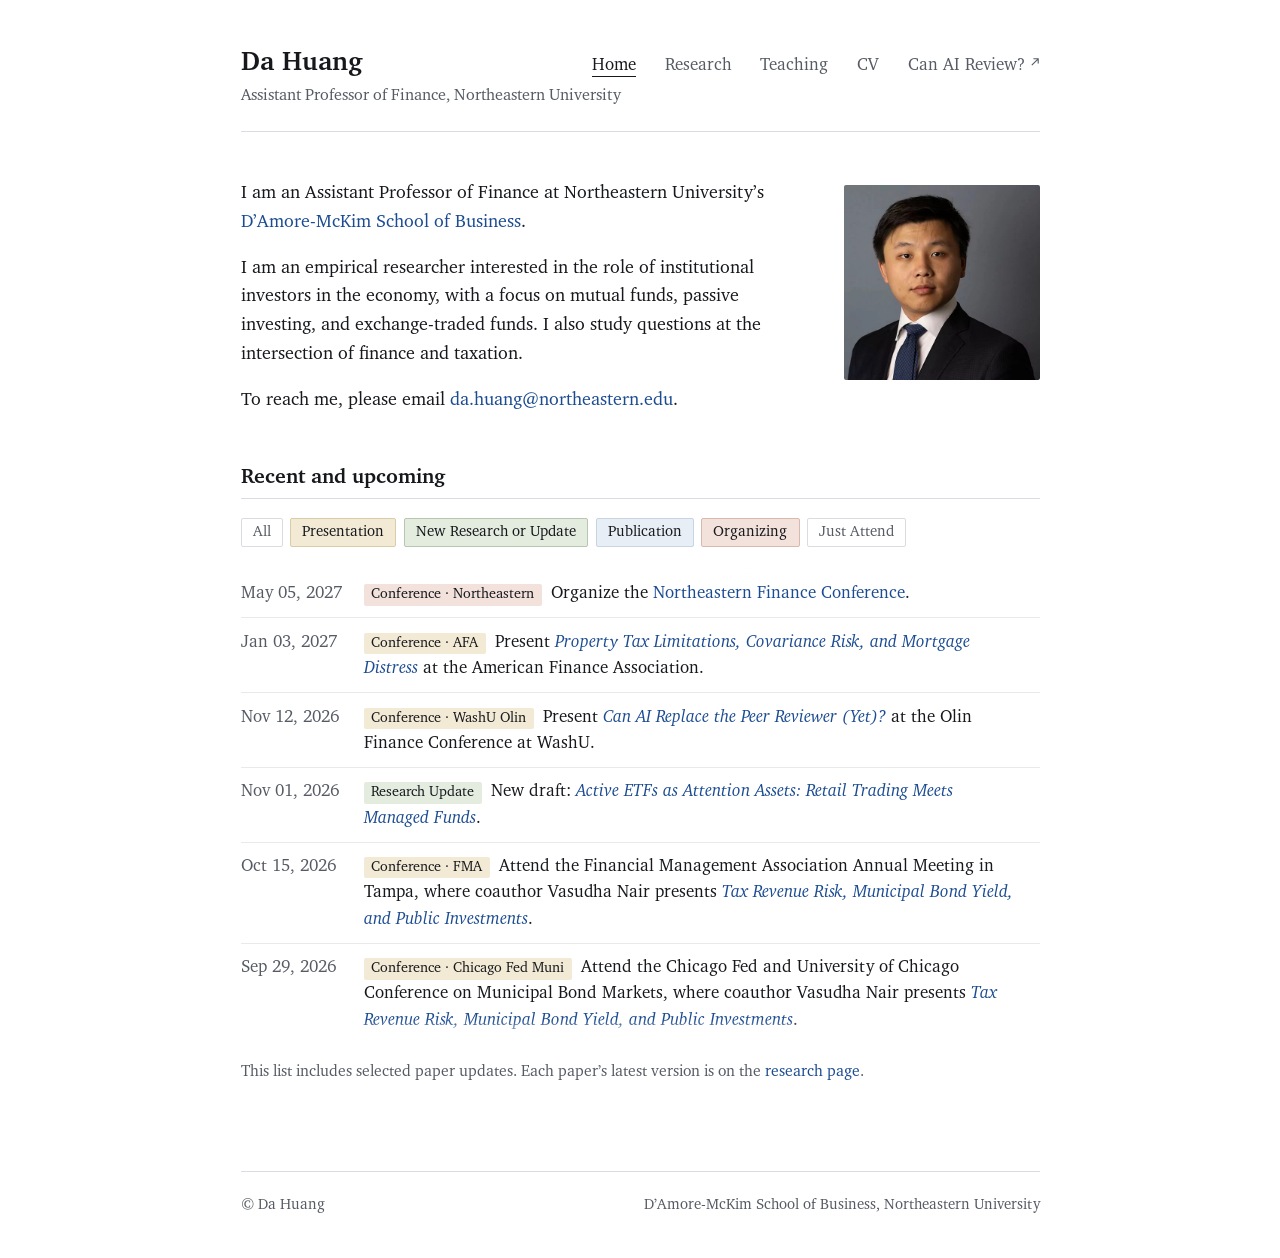
==== commit abf41d4a: "Home feed: drop the passed Northeastern Finance Conference deadline Co-Authored-By: Claude Opus 5.5 " ====
--- a/index.html
+++ b/index.html
@@ -74,7 +74,7 @@
 
       <ul class="recent-feed">
         <li class="recent-entry" data-category="organize">
-          <span class="when">May 05, 2027</span><span class="kind organize">Conference &middot; Northeastern</span>Organize the <a href="https://damore-mckim.northeastern.edu/finance-conference/" target="_blank" rel="noopener">Northeastern Finance Conference</a>. The submission deadline is November 22, 2026.
+          <span class="when">May 05, 2027</span><span class="kind organize">Conference &middot; Northeastern</span>Organize the <a href="https://damore-mckim.northeastern.edu/finance-conference/" target="_blank" rel="noopener">Northeastern Finance Conference</a>.
         </li>
         <li class="recent-entry" data-category="presentation">
           <span class="when">Jan 03, 2027</span><span class="kind conference">Conference &middot; AFA</span>Present <a href="https://papers.ssrn.com/sol3/papers.cfm?abstract_id=4332670" target="_blank" rel="noopener"><em>Property Tax Limitations, Covariance Risk, and Mortgage Distress</em></a> at the American Finance Association.
